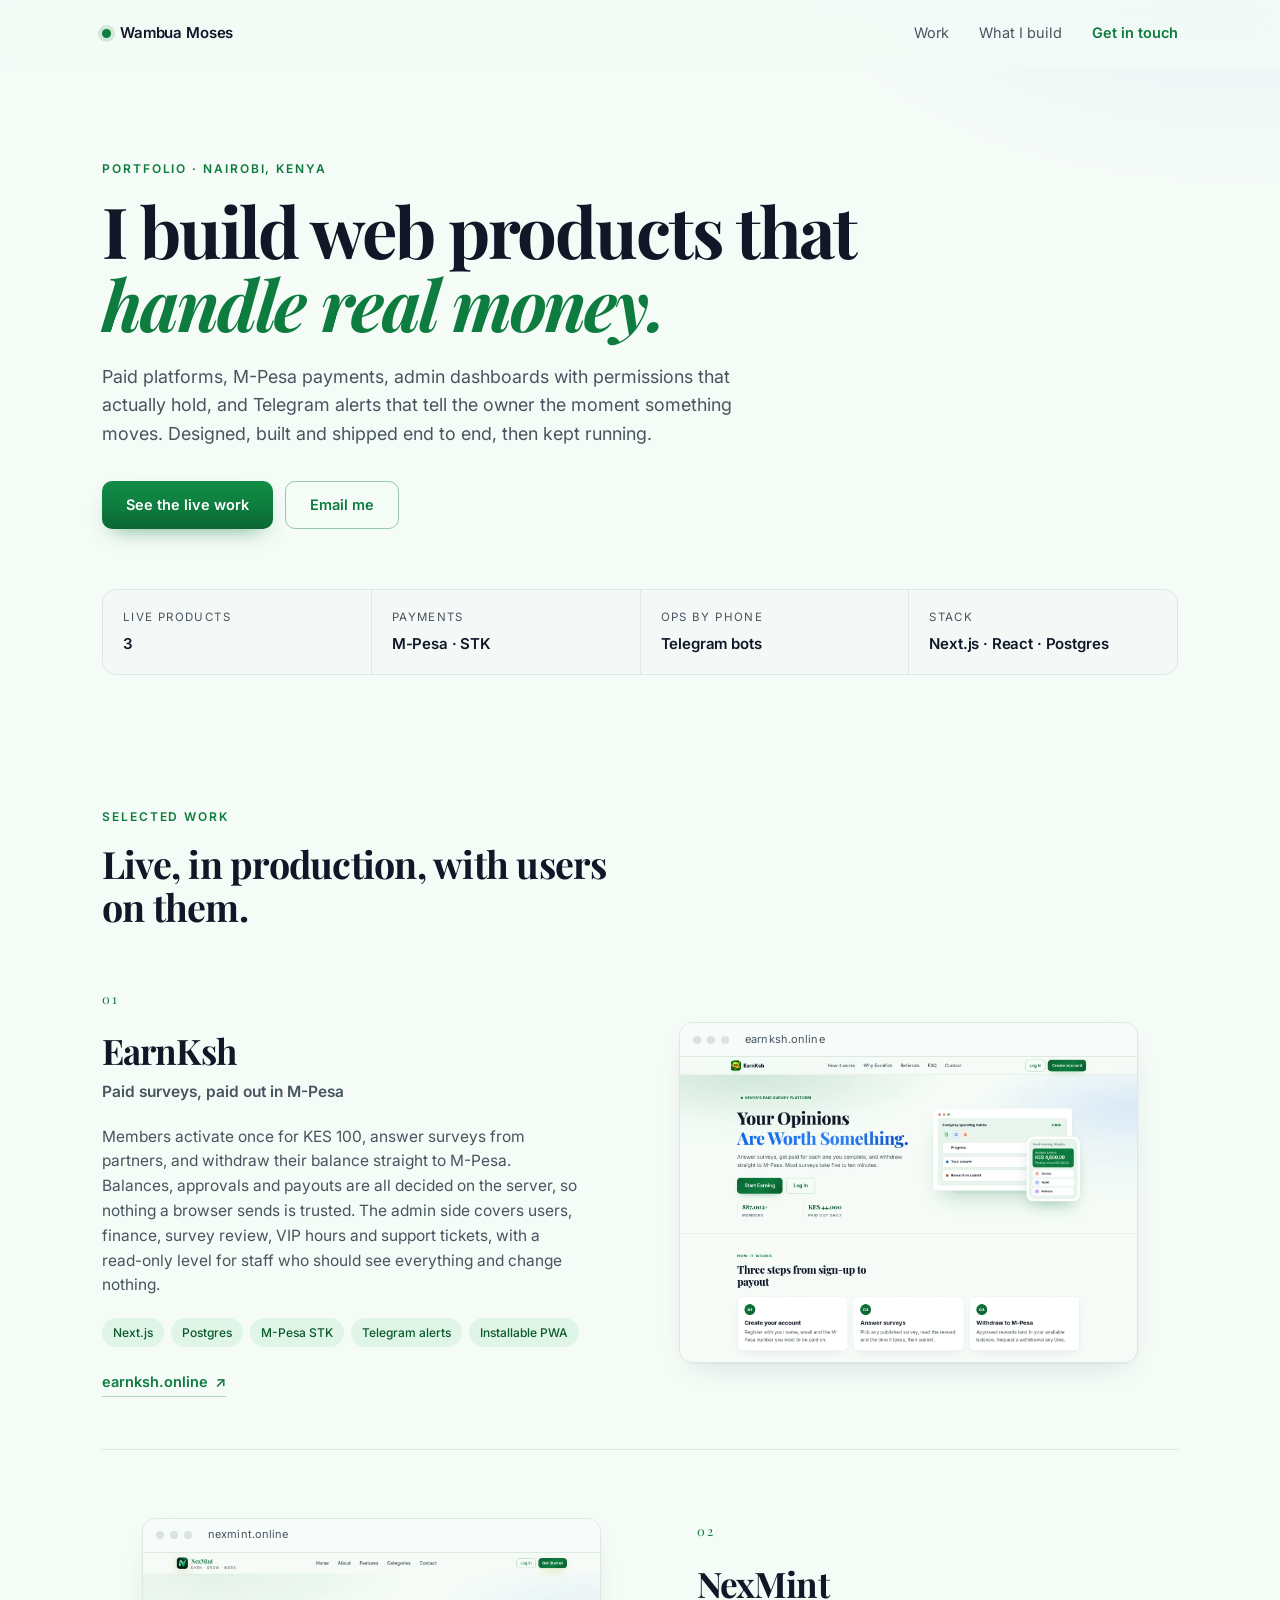
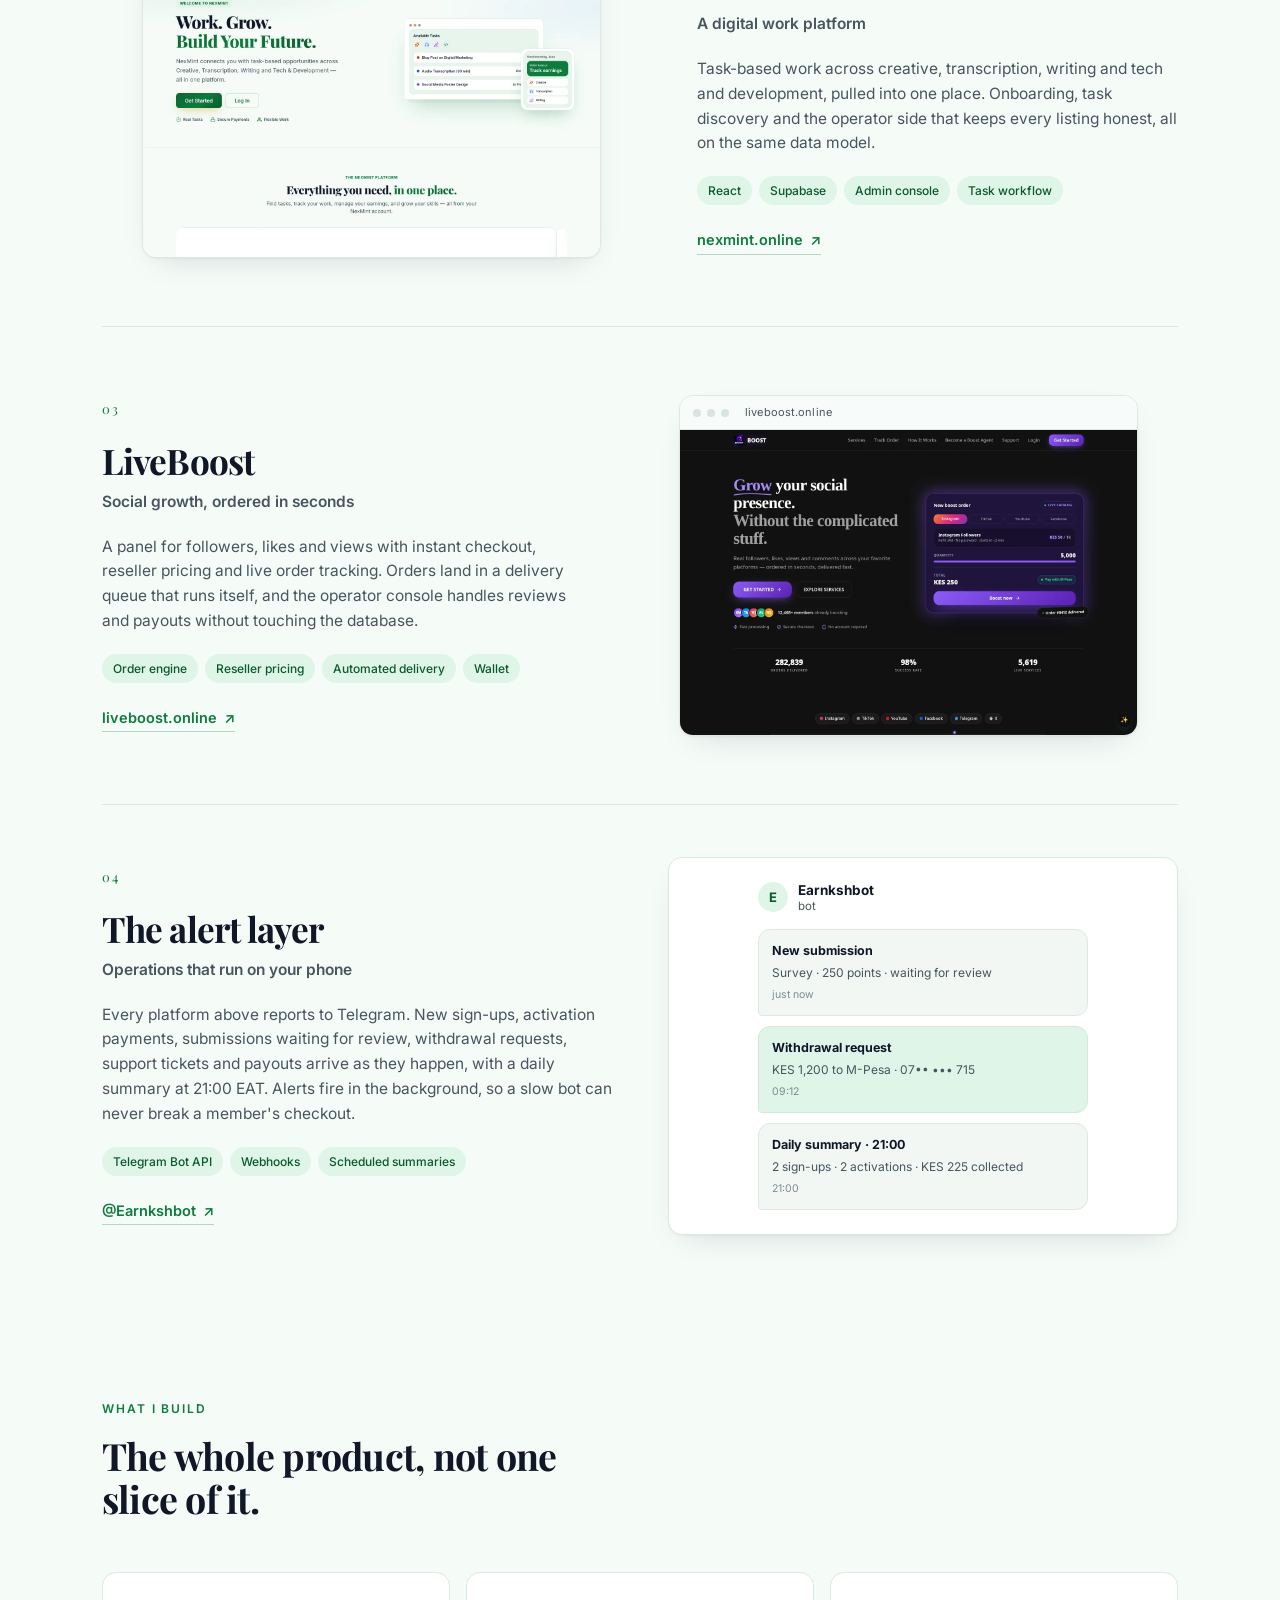
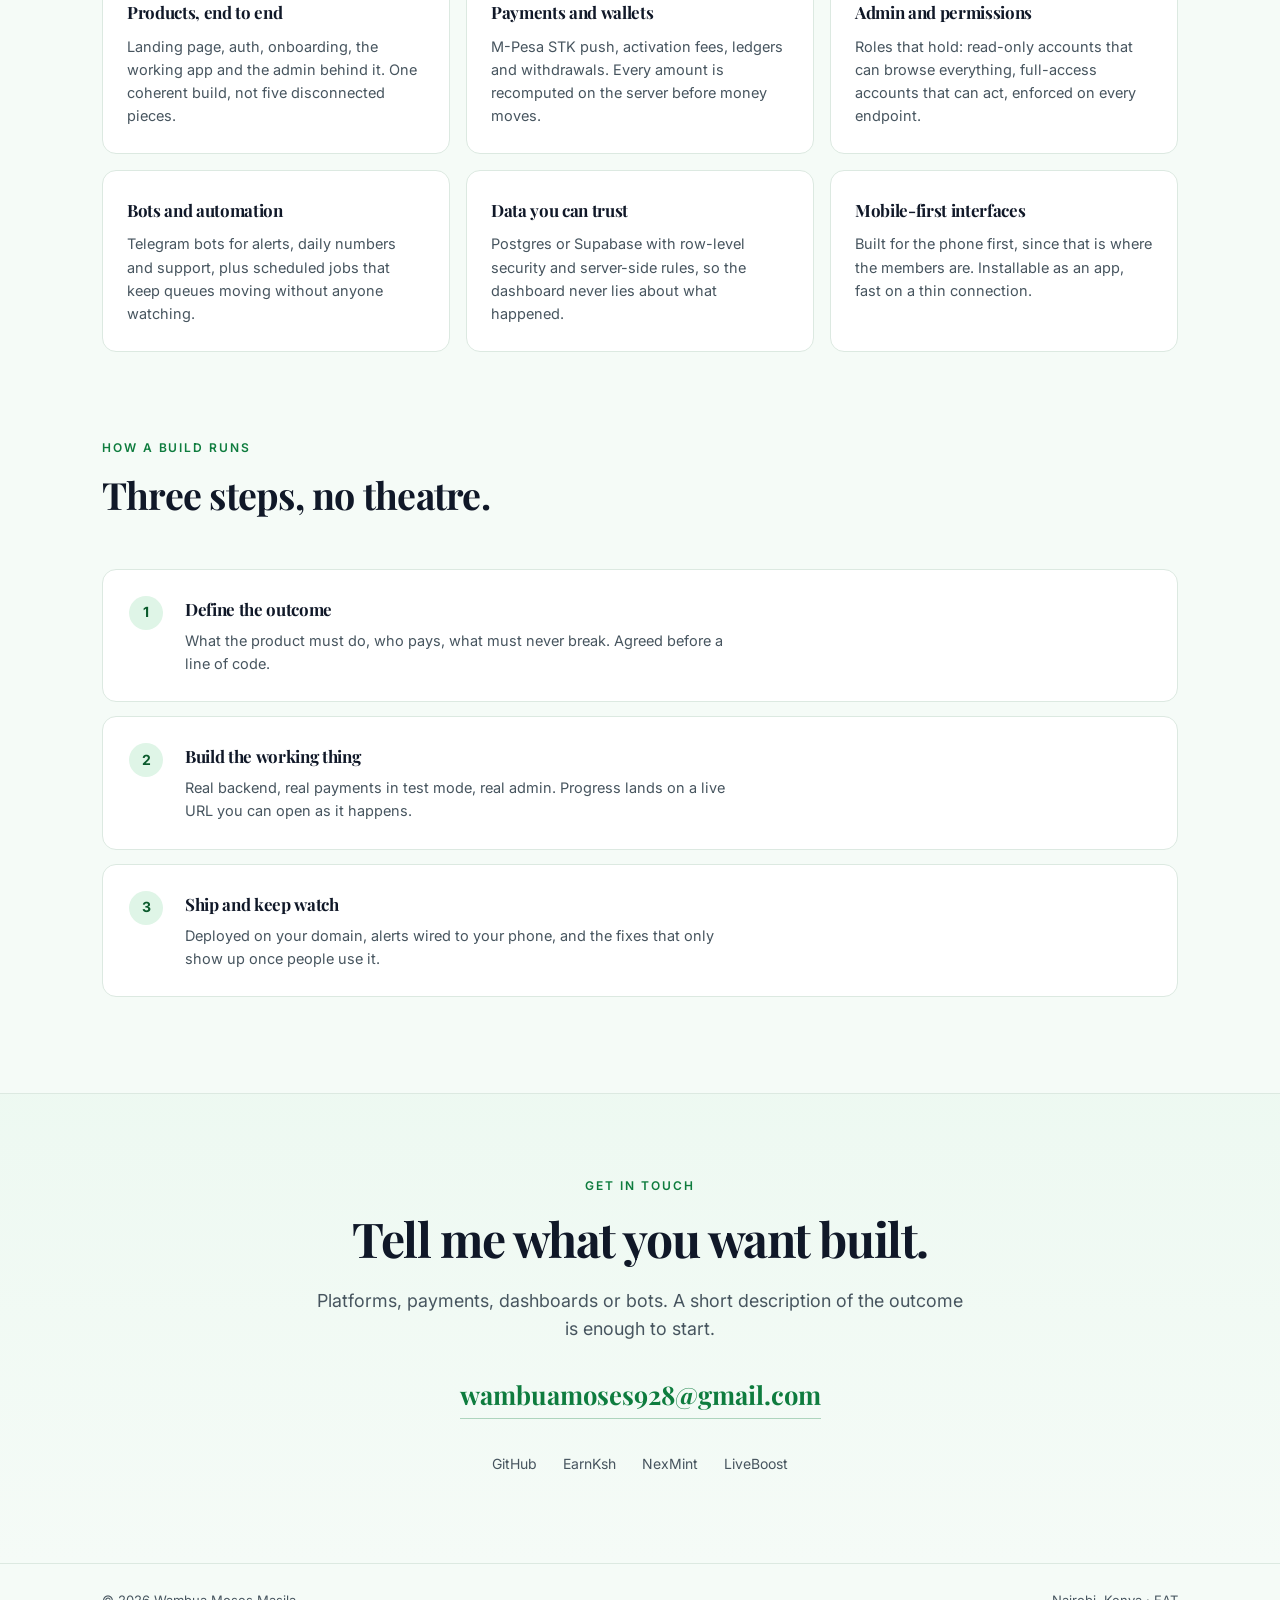
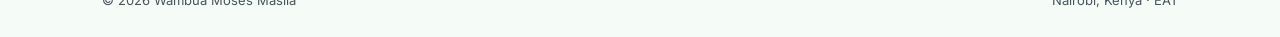
==== index.html @ e35a22cd "Portfolio site: live work, capabilities and contact" ====
<!DOCTYPE html>
<html lang="en">
<head>
<meta charset="utf-8" />
<meta name="viewport" content="width=device-width, initial-scale=1" />
<title>Wambua Moses Masila — Web products, built and shipped</title>
<meta name="description" content="Full-stack builder in Nairobi. I design, build and ship complete web products: paid platforms, M-Pesa payments, admin dashboards with real permissions, and Telegram alerts that report what happens." />
<meta property="og:title" content="Wambua Moses Masila — Web products, built and shipped" />
<meta property="og:description" content="Three live products, built end to end: EarnKsh, NexMint and LiveBoost." />
<meta property="og:type" content="website" />
<meta property="og:image" content="/og.png" />
<meta property="og:image:width" content="1200" />
<meta property="og:image:height" content="630" />
<meta property="og:site_name" content="Wambua Moses Masila" />
<meta name="twitter:card" content="summary_large_image" />
<meta name="twitter:image" content="/og.png" />
<meta name="theme-color" content="#F5FBF7" />
<link rel="icon" href="/favicon.svg" type="image/svg+xml" />
<link rel="preconnect" href="https://fonts.googleapis.com" />
<link rel="preconnect" href="https://fonts.gstatic.com" crossorigin />
<link href="https://fonts.googleapis.com/css2?family=Inter:wght@400;500;600;700&family=Playfair+Display:wght@600;700;800&display=swap" rel="stylesheet" />
<link rel="stylesheet" href="/styles.css" />
</head>
<body>

<header class="site-head">
  <div class="wrap head-inner">
    <a class="mark" href="#top">
      <span class="mark-dot"></span>
      <span>Wambua Moses</span>
    </a>
    <nav class="nav">
      <a href="#work">Work</a>
      <a href="#build">What I build</a>
      <a href="#contact" class="nav-cta">Get in touch</a>
    </nav>
  </div>
</header>

<main id="top">

  <section class="hero wrap">
    <p class="eyebrow reveal">Portfolio · Nairobi, Kenya</p>
    <h1 class="reveal">I build web products that<br /><em>handle real money.</em></h1>
    <p class="lede reveal">
      Paid platforms, M-Pesa payments, admin dashboards with permissions that actually hold,
      and Telegram alerts that tell the owner the moment something moves. Designed, built and
      shipped end to end, then kept running.
    </p>
    <div class="hero-actions reveal">
      <a class="btn btn-primary" href="#work">See the live work</a>
      <a class="btn btn-ghost" href="mailto:wambuamoses928@gmail.com?subject=Project%20enquiry">Email me</a>
    </div>

    <dl class="proof reveal">
      <div><dt>Live products</dt><dd>3</dd></div>
      <div><dt>Payments</dt><dd>M-Pesa · STK</dd></div>
      <div><dt>Ops by phone</dt><dd>Telegram bots</dd></div>
      <div><dt>Stack</dt><dd>Next.js · React · Postgres</dd></div>
    </dl>
  </section>

  <section id="work" class="wrap work">
    <div class="section-head">
      <p class="eyebrow">Selected work</p>
      <h2>Live, in production, with users on them.</h2>
    </div>

    <article class="case">
      <div class="case-body reveal">
        <span class="case-num">01</span>
        <h3>EarnKsh</h3>
        <p class="case-tag">Paid surveys, paid out in M-Pesa</p>
        <p>
          Members activate once for KES 100, answer surveys from partners, and withdraw their
          balance straight to M-Pesa. Balances, approvals and payouts are all decided on the
          server, so nothing a browser sends is trusted. The admin side covers users, finance,
          survey review, VIP hours and support tickets, with a read-only level for staff who
          should see everything and change nothing.
        </p>
        <ul class="tags">
          <li>Next.js</li><li>Postgres</li><li>M-Pesa STK</li><li>Telegram alerts</li><li>Installable PWA</li>
        </ul>
        <a class="case-link" href="https://earnksh.online" target="_blank" rel="noopener">earnksh.online <span>↗</span></a>
      </div>
      <figure class="case-shot reveal">
        <div class="browser">
          <div class="browser-bar"><i></i><i></i><i></i><span>earnksh.online</span></div>
          <img src="/work/earnksh.webp" alt="EarnKsh home page showing the balance card and available surveys" loading="lazy" width="1440" height="960" />
        </div>
      </figure>
    </article>

    <article class="case flip">
      <div class="case-body reveal">
        <span class="case-num">02</span>
        <h3>NexMint</h3>
        <p class="case-tag">A digital work platform</p>
        <p>
          Task-based work across creative, transcription, writing and tech and development,
          pulled into one place. Onboarding, task discovery and the operator side that keeps
          every listing honest, all on the same data model.
        </p>
        <ul class="tags">
          <li>React</li><li>Supabase</li><li>Admin console</li><li>Task workflow</li>
        </ul>
        <a class="case-link" href="https://nexmint.online" target="_blank" rel="noopener">nexmint.online <span>↗</span></a>
      </div>
      <figure class="case-shot reveal">
        <div class="browser">
          <div class="browser-bar"><i></i><i></i><i></i><span>nexmint.online</span></div>
          <img src="/work/nexmint.webp" alt="NexMint landing page" loading="lazy" width="1440" height="960" />
        </div>
      </figure>
    </article>

    <article class="case">
      <div class="case-body reveal">
        <span class="case-num">03</span>
        <h3>LiveBoost</h3>
        <p class="case-tag">Social growth, ordered in seconds</p>
        <p>
          A panel for followers, likes and views with instant checkout, reseller pricing and
          live order tracking. Orders land in a delivery queue that runs itself, and the
          operator console handles reviews and payouts without touching the database.
        </p>
        <ul class="tags">
          <li>Order engine</li><li>Reseller pricing</li><li>Automated delivery</li><li>Wallet</li>
        </ul>
        <a class="case-link" href="https://liveboost.online" target="_blank" rel="noopener">liveboost.online <span>↗</span></a>
      </div>
      <figure class="case-shot reveal">
        <div class="browser">
          <div class="browser-bar"><i></i><i></i><i></i><span>liveboost.online</span></div>
          <img src="/work/liveboost.webp" alt="LiveBoost landing page" loading="lazy" width="1440" height="960" />
        </div>
      </figure>
    </article>

    <article class="case note-case">
      <div class="case-body reveal">
        <span class="case-num">04</span>
        <h3>The alert layer</h3>
        <p class="case-tag">Operations that run on your phone</p>
        <p>
          Every platform above reports to Telegram. New sign-ups, activation payments,
          submissions waiting for review, withdrawal requests, support tickets and payouts
          arrive as they happen, with a daily summary at 21:00 EAT. Alerts fire in the
          background, so a slow bot can never break a member's checkout.
        </p>
        <ul class="tags">
          <li>Telegram Bot API</li><li>Webhooks</li><li>Scheduled summaries</li>
        </ul>
        <a class="case-link" href="https://t.me/Earnkshbot" target="_blank" rel="noopener">@Earnkshbot <span>↗</span></a>
      </div>
      <div class="note-card reveal" aria-hidden="true">
        <div class="tel">
          <div class="tel-head"><span class="tel-avatar">E</span><span><strong>Earnkshbot</strong><em>bot</em></span></div>
          <div class="bubble">
            <strong>New submission</strong>
            <span>Survey · 250 points · waiting for review</span>
            <time>just now</time>
          </div>
          <div class="bubble bubble-alt">
            <strong>Withdrawal request</strong>
            <span>KES 1,200 to M-Pesa · 07•• ••• 715</span>
            <time>09:12</time>
          </div>
          <div class="bubble">
            <strong>Daily summary · 21:00</strong>
            <span>2 sign-ups · 2 activations · KES 225 collected</span>
            <time>21:00</time>
          </div>
        </div>
      </div>
    </article>
  </section>

  <section id="build" class="wrap build">
    <div class="section-head">
      <p class="eyebrow">What I build</p>
      <h2>The whole product, not one slice of it.</h2>
    </div>
    <div class="grid">
      <div class="card reveal">
        <h3>Products, end to end</h3>
        <p>Landing page, auth, onboarding, the working app and the admin behind it. One coherent build, not five disconnected pieces.</p>
      </div>
      <div class="card reveal">
        <h3>Payments and wallets</h3>
        <p>M-Pesa STK push, activation fees, ledgers and withdrawals. Every amount is recomputed on the server before money moves.</p>
      </div>
      <div class="card reveal">
        <h3>Admin and permissions</h3>
        <p>Roles that hold: read-only accounts that can browse everything, full-access accounts that can act, enforced on every endpoint.</p>
      </div>
      <div class="card reveal">
        <h3>Bots and automation</h3>
        <p>Telegram bots for alerts, daily numbers and support, plus scheduled jobs that keep queues moving without anyone watching.</p>
      </div>
      <div class="card reveal">
        <h3>Data you can trust</h3>
        <p>Postgres or Supabase with row-level security and server-side rules, so the dashboard never lies about what happened.</p>
      </div>
      <div class="card reveal">
        <h3>Mobile-first interfaces</h3>
        <p>Built for the phone first, since that is where the members are. Installable as an app, fast on a thin connection.</p>
      </div>
    </div>
  </section>

  <section class="wrap process">
    <div class="section-head">
      <p class="eyebrow">How a build runs</p>
      <h2>Three steps, no theatre.</h2>
    </div>
    <ol class="steps">
      <li class="reveal"><span>1</span><div><h3>Define the outcome</h3><p>What the product must do, who pays, what must never break. Agreed before a line of code.</p></div></li>
      <li class="reveal"><span>2</span><div><h3>Build the working thing</h3><p>Real backend, real payments in test mode, real admin. Progress lands on a live URL you can open as it happens.</p></div></li>
      <li class="reveal"><span>3</span><div><h3>Ship and keep watch</h3><p>Deployed on your domain, alerts wired to your phone, and the fixes that only show up once people use it.</p></div></li>
    </ol>
  </section>

  <section id="contact" class="contact">
    <div class="wrap contact-inner">
      <p class="eyebrow reveal">Get in touch</p>
      <h2 class="reveal">Tell me what you want built.</h2>
      <p class="lede reveal">Platforms, payments, dashboards or bots. A short description of the outcome is enough to start.</p>
      <a class="mail reveal" href="mailto:wambuamoses928@gmail.com">wambuamoses928@gmail.com</a>
      <div class="contact-links reveal">
        <a href="https://github.com/wambuamoses928-dev" target="_blank" rel="noopener">GitHub</a>
        <a href="https://earnksh.online" target="_blank" rel="noopener">EarnKsh</a>
        <a href="https://nexmint.online" target="_blank" rel="noopener">NexMint</a>
        <a href="https://liveboost.online" target="_blank" rel="noopener">LiveBoost</a>
      </div>
    </div>
  </section>
</main>

<footer class="site-foot">
  <div class="wrap foot-inner">
    <span>© 2026 Wambua Moses Masila</span>
    <span>Nairobi, Kenya · EAT</span>
  </div>
</footer>

<script src="/app.js" defer></script>
</body>
</html>
---- styles.css ----
:root{
  --bg:#F5FBF7;
  --card:#FFFFFF;
  --ink:#101828;
  --muted:#47555F;
  --border:#DCE9E1;
  --green:#0E7C3E;
  --green-bright:#0B6633;
  --green-deep:#0A5A2C;
  --green-soft:#DFF5E7;
  --accent:#E3F3E9;
  --radius:14px;
  --shadow:0 1px 2px rgba(16,24,40,.04), 0 12px 32px -16px rgba(16,24,40,.18);
  --serif:"Playfair Display", Georgia, serif;
  --sans:"Inter", -apple-system, BlinkMacSystemFont, "Segoe UI", sans-serif;
}

*{box-sizing:border-box}
html{scroll-behavior:smooth; -webkit-text-size-adjust:100%}
body{
  margin:0;
  font-family:var(--sans);
  color:var(--ink);
  background:var(--bg);
  background-image:
    radial-gradient(900px 520px at 8% -8%, rgba(14,124,62,.08), transparent 65%),
    radial-gradient(760px 460px at 96% -2%, rgba(11,99,245,.06), transparent 62%);
  background-repeat:no-repeat;
  line-height:1.6;
  -webkit-font-smoothing:antialiased;
}

.wrap{width:100%; max-width:1120px; margin:0 auto; padding:0 22px}
img{max-width:100%; display:block}
a{color:inherit}

/* ---------- header ---------- */
.site-head{
  position:sticky; top:0; z-index:40;
  background:rgba(245,251,247,.82);
  backdrop-filter:saturate(160%) blur(10px);
  border-bottom:1px solid transparent;
  transition:border-color .25s ease, box-shadow .25s ease;
}
.site-head.scrolled{border-bottom-color:var(--border); box-shadow:0 1px 0 rgba(16,24,40,.02)}
.head-inner{display:flex; align-items:center; justify-content:space-between; height:66px}
.mark{display:inline-flex; align-items:center; gap:9px; text-decoration:none; font-weight:600; letter-spacing:-.01em; font-size:15px}
.mark-dot{width:9px; height:9px; border-radius:50%; background:var(--green); box-shadow:0 0 0 4px rgba(14,124,62,.14)}
.nav{display:flex; align-items:center; gap:30px}
.nav a{text-decoration:none; font-size:14.5px; color:var(--muted); transition:color .2s ease}
.nav a:hover{color:var(--ink)}
.nav-cta{color:var(--green)!important; font-weight:600}

/* ---------- type ---------- */
.eyebrow{
  margin:0 0 16px; font-size:12px; font-weight:600; letter-spacing:.16em;
  text-transform:uppercase; color:var(--green);
}
h1,h2,h3{font-family:var(--serif); font-weight:700; letter-spacing:-.02em; margin:0}
h1{font-size:clamp(2.5rem,6vw,4.4rem); line-height:1.04; letter-spacing:-.03em}
h1 em{font-style:italic; color:var(--green)}
h2{font-size:clamp(1.6rem,3.2vw,2.35rem); line-height:1.15}
h3{font-size:1.18rem}
.lede{font-size:clamp(1rem,1.6vw,1.12rem); color:var(--muted); max-width:60ch; margin:22px 0 0}

/* ---------- hero ---------- */
.hero{padding:92px 22px 76px}
.hero h1{margin-top:2px}
.btn{
  display:inline-flex; align-items:center; justify-content:center;
  height:48px; padding:0 24px; border-radius:10px;
  font-size:14.5px; font-weight:600; text-decoration:none;
  transition:transform .18s ease, box-shadow .18s ease, background .18s ease;
}
.btn-primary{
  color:#fff;
  background:linear-gradient(180deg, #128D47 0%, var(--green) 55%, var(--green-depth, #0B6633) 100%);
  box-shadow:0 10px 22px -12px rgba(14,124,62,.7);
}
.btn-primary:hover{transform:translateY(-1px); box-shadow:0 16px 28px -14px rgba(14,124,62,.75)}
.btn-ghost{color:var(--green); border:1px solid rgba(14,124,62,.4); background:transparent}
.btn-ghost:hover{background:rgba(14,124,62,.06)}
.hero-actions{display:flex; flex-wrap:wrap; gap:12px; margin-top:32px}

.proof{
  display:grid; grid-template-columns:repeat(4, minmax(0,1fr));
  gap:1px; margin:60px 0 0; padding:0;
  background:var(--border); border:1px solid var(--border); border-radius:var(--radius);
  overflow:hidden;
}
.proof div{background:rgba(255,255,255,.7); padding:18px 20px}
.proof dt{margin:0; font-size:11.5px; letter-spacing:.12em; text-transform:uppercase; color:var(--muted)}
.proof dd{margin:6px 0 0; font-weight:600; font-size:15px; letter-spacing:-.01em}

/* ---------- sections ---------- */
.section-head{max-width:52ch; margin-bottom:52px}
.section-head h2{margin-top:2px}
.work{padding:56px 22px 30px}
.build{padding:82px 22px 10px}
.process{padding:76px 22px 26px}

/* ---------- cases ---------- */
.case{
  display:grid; grid-template-columns:1fr 1.12fr; gap:56px; align-items:center;
  padding:52px 0; border-top:1px solid var(--border);
}
.case:first-of-type{border-top:none; padding-top:8px}
.case.flip{grid-template-columns:1.12fr 1fr}
.case.flip .case-body{order:2}
.case.flip .case-shot{order:1}
.case-num{
  display:block; font-family:var(--serif); font-size:13px; letter-spacing:.16em;
  color:var(--green); margin-bottom:14px;
}
.case h3{font-size:clamp(1.7rem,3vw,2.2rem); letter-spacing:-.025em}
.case-tag{margin:6px 0 18px; font-size:14px; font-weight:600; color:var(--green)}
.case p{color:var(--muted); margin:0 0 20px; font-size:15.5px}
.tags{list-style:none; display:flex; flex-wrap:wrap; gap:7px; margin:0 0 22px; padding:0}
.tags li{
  font-size:12px; font-weight:500; color:var(--green-deep);
  background:var(--green-soft); border-radius:999px; padding:5px 11px;
}
.case-link{
  display:inline-flex; align-items:center; gap:7px; text-decoration:none;
  font-size:14.5px; font-weight:600; color:var(--green);
  border-bottom:1px solid rgba(14,124,62,.28); padding-bottom:2px;
}
.case-link span{transition:transform .2s ease}
.case-link:hover span{transform:translate(2px,-2px)}

/* browser mock */
.browser{
  background:var(--card); border:1px solid var(--border); border-radius:var(--radius);
  overflow:hidden; box-shadow:var(--shadow);
}
.browser-bar{
  display:flex; align-items:center; gap:6px; height:34px; padding:0 13px;
  background:#F7FBF9; border-bottom:1px solid var(--border);
}
.browser-bar i{width:8px; height:8px; border-radius:50%; background:#D8E5DD}
.browser-bar span{
  margin-left:10px; font-size:11px; color:var(--muted); letter-spacing:.01em;
  overflow:hidden; white-space:nowrap; text-overflow:ellipsis;
}
.browser img{width:100%; height:auto; aspect-ratio:3/2; object-fit:cover; object-position:top center}

/* note case (telegram) */
.note-case{grid-template-columns:1fr 1fr; align-items:center}
.note-card{
  border-radius:var(--radius); border:1px solid var(--border); background:var(--card);
  box-shadow:var(--shadow); padding:24px;
}
.tel{display:grid; gap:10px; max-width:330px; margin:0 auto}
.tel-head{display:flex; align-items:center; gap:10px; margin-bottom:6px}
.tel-head>span:last-child{display:grid; line-height:1.25}
.tel-head strong{font-size:13.5px}
.tel-head em{font-style:normal; font-size:11.5px; color:var(--muted)}
.tel-avatar{
  width:30px; height:30px; border-radius:50%; display:grid; place-items:center;
  background:var(--green-soft); color:var(--green-deep); font-weight:700; font-size:13px;
}
.bubble{
  background:#F2F7F4; border:1px solid var(--border); border-radius:12px;
  border-bottom-left-radius:4px; padding:11px 13px; display:grid; gap:2px;
}
.bubble-alt{background:var(--green-soft); border-color:#CFEBD9}
.bubble strong{font-size:12.5px}
.bubble span{font-size:12px; color:var(--muted)}
.bubble time{font-size:10.5px; color:#7C8B94; margin-top:3px}

/* ---------- cards grid ---------- */
.grid{display:grid; grid-template-columns:repeat(3,minmax(0,1fr)); gap:16px}
.card{
  background:var(--card); border:1px solid var(--border); border-radius:var(--radius);
  padding:26px 24px; transition:transform .2s ease, box-shadow .2s ease;
}
.card:hover{transform:translateY(-2px); box-shadow:var(--shadow)}
.card h3{font-size:1.06rem; margin-bottom:8px}
.card p{margin:0; font-size:14.5px; color:var(--muted)}

/* ---------- steps ---------- */
.steps{list-style:none; margin:0; padding:0; display:grid; gap:14px}
.steps li{
  display:grid; grid-template-columns:auto 1fr; gap:22px; align-items:start;
  background:var(--card); border:1px solid var(--border); border-radius:var(--radius);
  padding:26px 26px;
}
.steps span{
  width:34px; height:34px; border-radius:50%; display:grid; place-items:center;
  background:var(--green-soft); color:var(--green-deep); font-weight:700; font-size:14px;
}
.steps h3{font-size:1.06rem; margin-bottom:6px}
.steps p{margin:0; color:var(--muted); font-size:14.5px; max-width:62ch}

/* ---------- contact ---------- */
.contact{margin-top:70px; border-top:1px solid var(--border); background:linear-gradient(180deg, rgba(223,245,231,.35), rgba(245,251,247,0))}
.contact-inner{padding:82px 22px 86px; text-align:center}
.contact .lede{margin:20px auto 0; text-align:center}
.contact h2{font-size:clamp(1.9rem,4.4vw,3rem); letter-spacing:-.03em}
.mail{
  display:inline-block; margin-top:30px; font-family:var(--serif); font-weight:700;
  font-size:clamp(1.1rem,2.6vw,1.6rem); color:var(--green); text-decoration:none;
  border-bottom:1px solid rgba(14,124,62,.3); padding-bottom:3px; word-break:break-word;
}
.mail:hover{color:var(--green-deep); border-bottom-color:var(--green-deep)}
.contact-links{display:flex; flex-wrap:wrap; justify-content:center; gap:26px; margin-top:34px}
.contact-links a{
  font-size:14px; color:var(--muted); text-decoration:none;
  border-bottom:1px solid transparent; padding-bottom:1px;
}
.contact-links a:hover{color:var(--green); border-bottom-color:rgba(14,124,62,.35)}

/* ---------- footer ---------- */
.site-foot{border-top:1px solid var(--border)}
.foot-inner{display:flex; justify-content:space-between; gap:16px; padding:26px 22px; font-size:13px; color:var(--muted)}

/* ---------- reveal ---------- */
.reveal{opacity:0; transform:translateY(14px); transition:opacity .6s ease, transform .6s ease}
.reveal.in{opacity:1; transform:none}

/* ---------- responsive ---------- */
@media (max-width:900px){
  .case, .case.flip, .note-case{grid-template-columns:1fr; gap:30px}
  .case.flip .case-body{order:0}
  .case.flip .case-shot{order:0}
  .grid{grid-template-columns:repeat(2,minmax(0,1fr))}
  .proof{grid-template-columns:repeat(2,minmax(0,1fr))}
}
@media (max-width:620px){
  .hero{padding:64px 22px 52px}
  .head-inner{height:60px}
  .nav{gap:18px}
  .nav a:not(.nav-cta){display:none}
  .grid{grid-template-columns:1fr}
  .case{padding:40px 0; gap:26px}
  .case-body p{font-size:15px}
  .steps li{padding:22px 20px; gap:16px}
  .contact-inner{padding:64px 22px 68px}
  .foot-inner{flex-direction:column; gap:6px; align-items:flex-start}
  .proof div{padding:15px 16px}
  .proof dd{font-size:14px}
}

@media (prefers-reduced-motion:reduce){
  html{scroll-behavior:auto}
  .reveal{opacity:1; transform:none; transition:none}
  .btn:hover, .card:hover{transform:none}
}
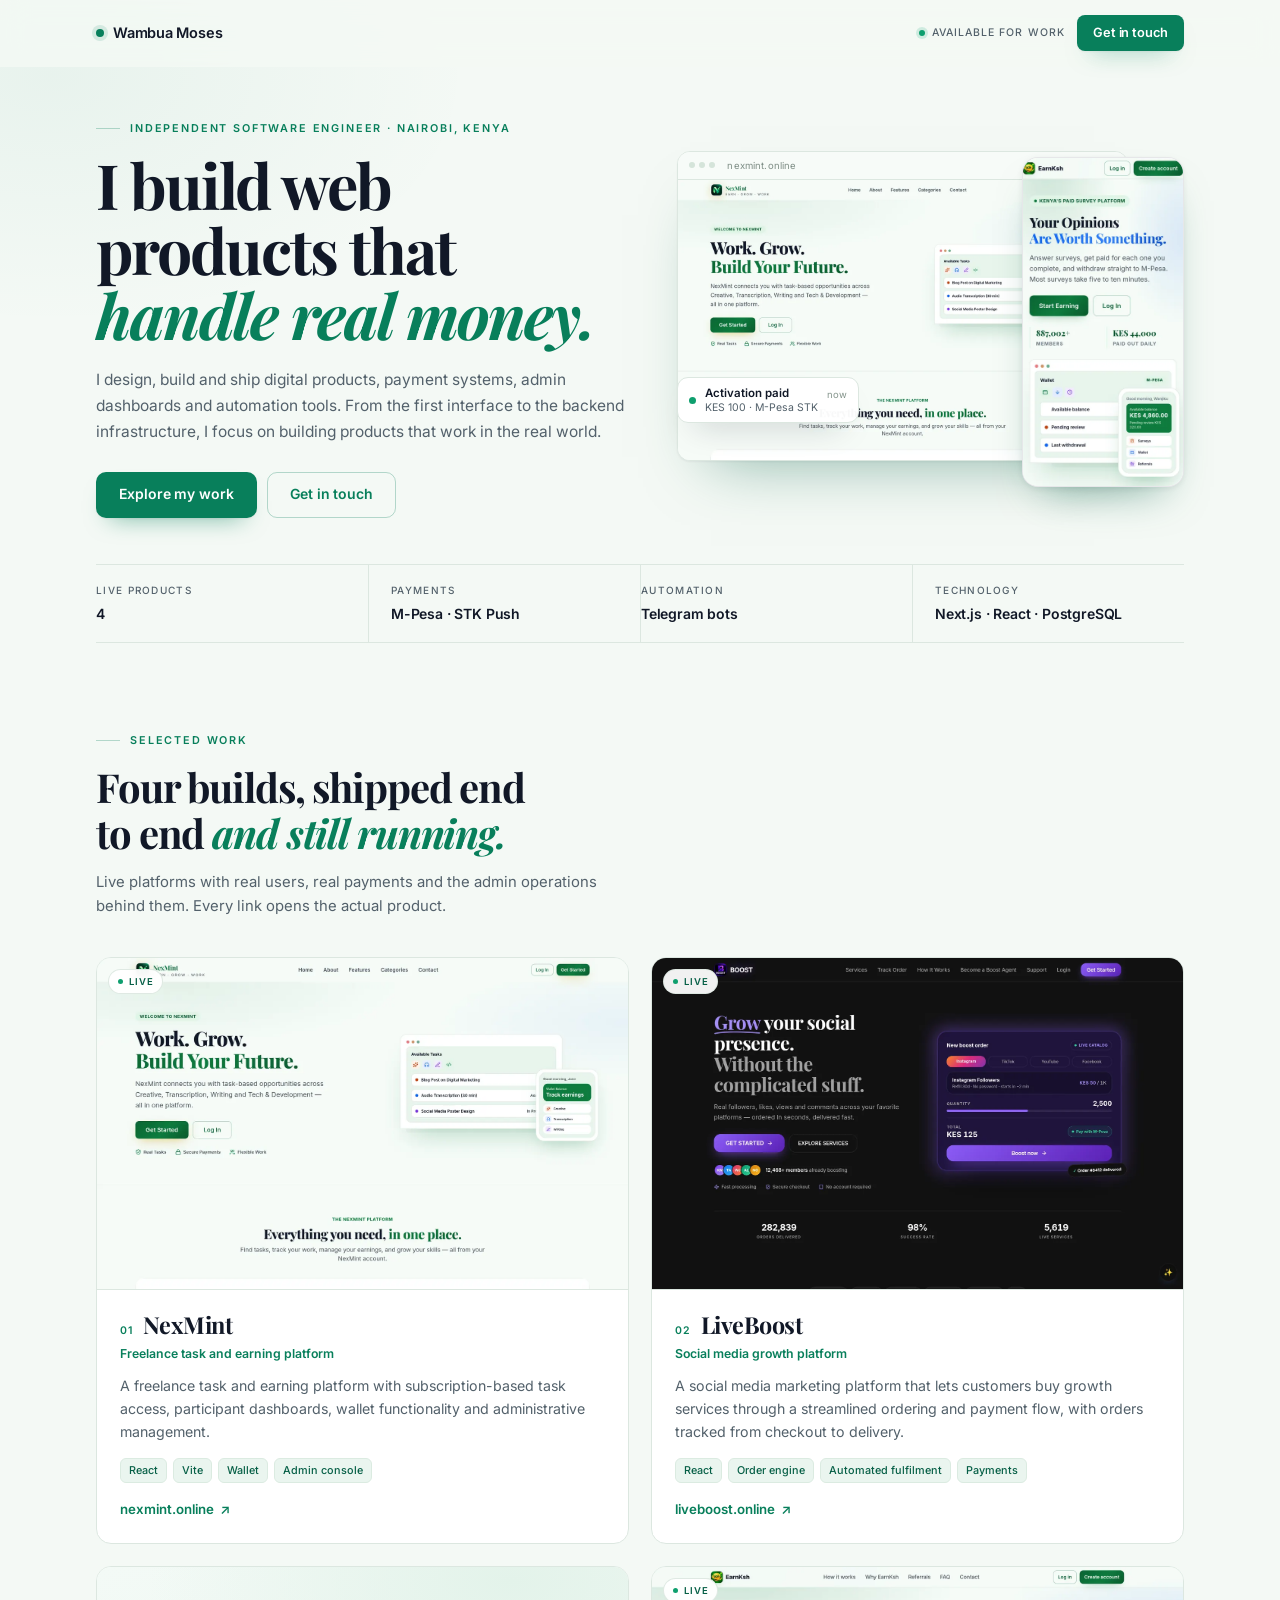
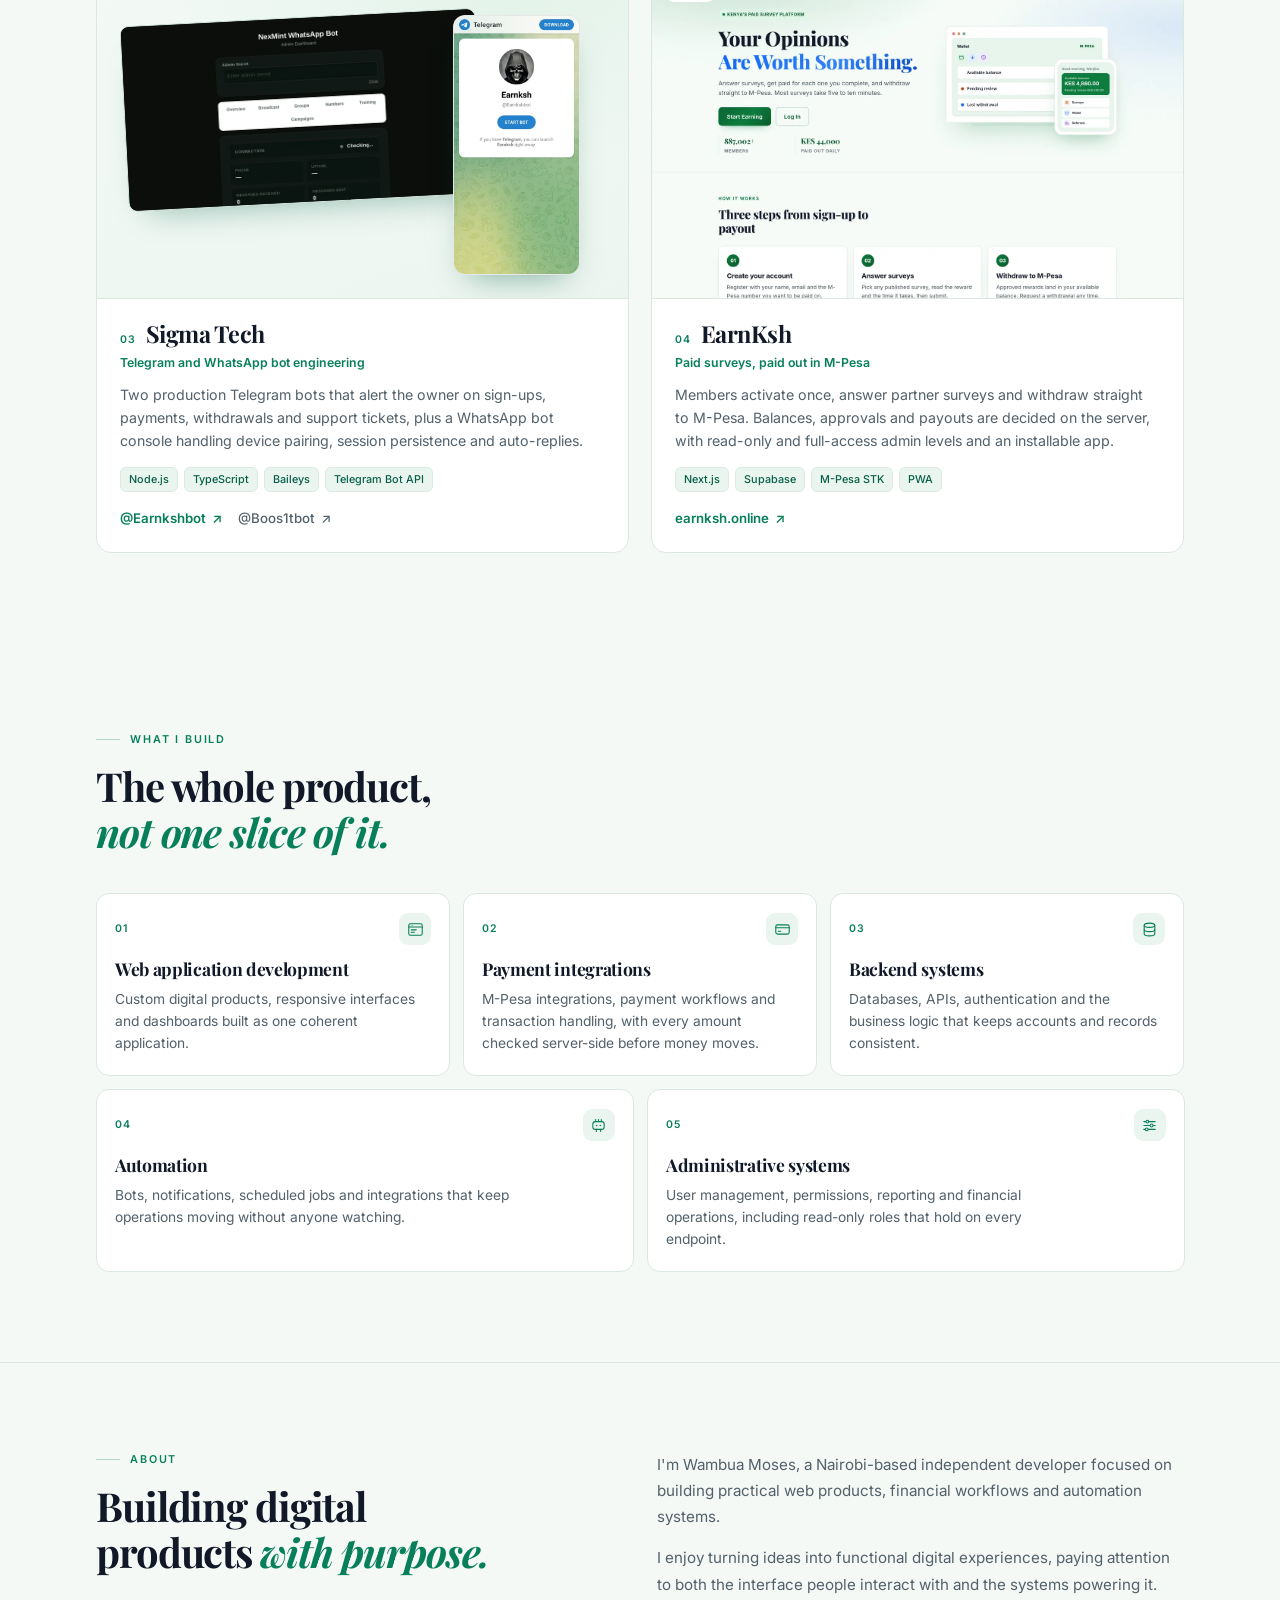
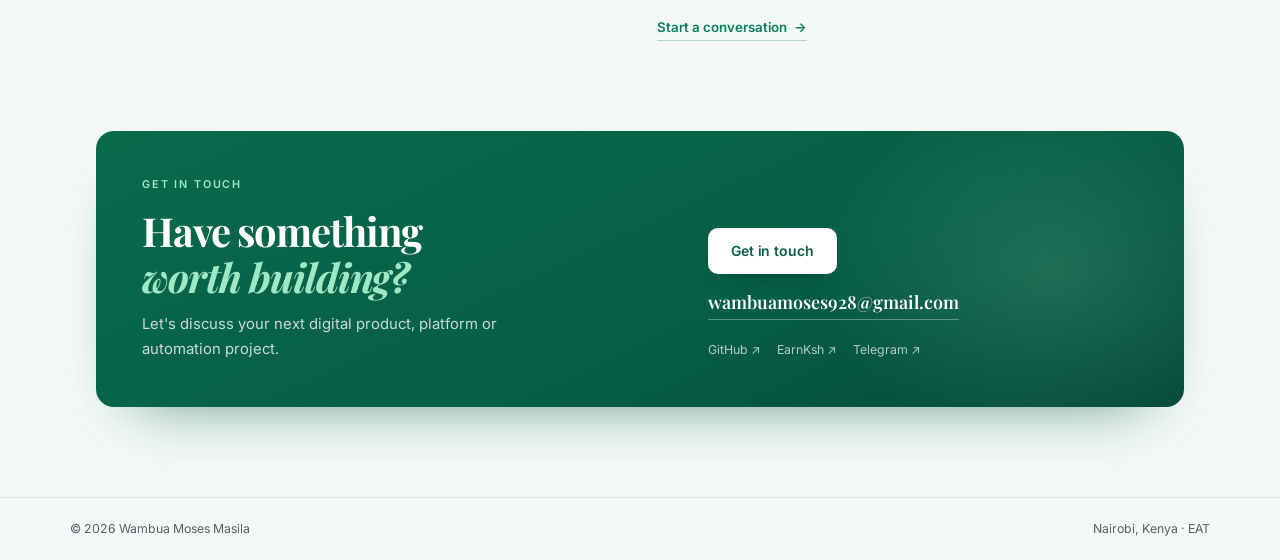
==== commit 56667f9d: "Premium emerald editorial redesign: layered hero, credibility strip, project cards, capabilities and" ====
--- a/index.html
+++ b/index.html
@@ -3,235 +3,303 @@
 <head>
 <meta charset="utf-8" />
 <meta name="viewport" content="width=device-width, initial-scale=1" />
-<title>Wambua Moses Masila — Web products, built and shipped</title>
-<meta name="description" content="Full-stack builder in Nairobi. I design, build and ship complete web products: paid platforms, M-Pesa payments, admin dashboards with real permissions, and Telegram alerts that report what happens." />
-<meta property="og:title" content="Wambua Moses Masila — Web products, built and shipped" />
-<meta property="og:description" content="Three live products, built end to end: EarnKsh, NexMint and LiveBoost." />
+<title>Wambua Moses — Independent software engineer, Nairobi</title>
+<meta name="description" content="Independent software engineer in Nairobi building web products that handle real money: payment platforms, admin dashboards with real permissions, and automation that reports what happened." />
+<meta property="og:title" content="Wambua Moses — I build web products that handle real money" />
+<meta property="og:description" content="Freelance and earning platforms, M-Pesa payments, admin systems and Telegram automation. Four live products, built end to end." />
 <meta property="og:type" content="website" />
-<meta property="og:image" content="/og.png" />
+<meta property="og:url" content="https://moses.nexmint.online/" />
+<link rel="canonical" href="https://moses.nexmint.online/" />
+<meta property="og:image" content="https://moses.nexmint.online/og.png" />
 <meta property="og:image:width" content="1200" />
 <meta property="og:image:height" content="630" />
 <meta property="og:site_name" content="Wambua Moses Masila" />
 <meta name="twitter:card" content="summary_large_image" />
-<meta name="twitter:image" content="/og.png" />
-<meta name="theme-color" content="#F5FBF7" />
+<meta name="twitter:image" content="https://moses.nexmint.online/og.png" />
+<meta name="theme-color" content="#F4F9F5" />
+<link rel="icon" href="/favicon.ico" sizes="any" />
+<link rel="apple-touch-icon" href="/apple-touch-icon.png" />
 <link rel="icon" href="/favicon.svg" type="image/svg+xml" />
+<script>document.documentElement.classList.add('js');</script>
 <link rel="preconnect" href="https://fonts.googleapis.com" />
 <link rel="preconnect" href="https://fonts.gstatic.com" crossorigin />
-<link href="https://fonts.googleapis.com/css2?family=Inter:wght@400;500;600;700&family=Playfair+Display:wght@600;700;800&display=swap" rel="stylesheet" />
+<link href="https://fonts.googleapis.com/css2?family=Inter:wght@400;500;600&family=Playfair+Display:ital,wght@0,500;0,600;0,700;0,800;1,500;1,600&display=swap" rel="stylesheet" />
 <link rel="stylesheet" href="/styles.css" />
 </head>
 <body>
 
-<header class="site-head">
+<a class="skip" href="#work">Skip to selected work</a>
+
+<header class="site-head" id="siteHead">
   <div class="wrap head-inner">
-    <a class="mark" href="#top">
-      <span class="mark-dot"></span>
-      <span>Wambua Moses</span>
+    <a class="brand" href="#top">
+      <span class="brand-dot" aria-hidden="true"></span>
+      <span class="brand-name">Wambua Moses</span>
     </a>
-    <nav class="nav">
-      <a href="#work">Work</a>
-      <a href="#build">What I build</a>
-      <a href="#contact" class="nav-cta">Get in touch</a>
-    </nav>
+    <div class="head-right">
+      <span class="avail" aria-label="Available for new work">
+        <span class="avail-dot" aria-hidden="true"></span>
+        <span class="avail-text">Available for work</span>
+      </span>
+      <a class="btn btn-solid btn-sm" href="mailto:wambuamoses928@gmail.com?subject=Project%20enquiry">Get in touch</a>
+    </div>
   </div>
 </header>
 
 <main id="top">
 
-  <section class="hero wrap">
-    <p class="eyebrow reveal">Portfolio · Nairobi, Kenya</p>
-    <h1 class="reveal">I build web products that<br /><em>handle real money.</em></h1>
-    <p class="lede reveal">
-      Paid platforms, M-Pesa payments, admin dashboards with permissions that actually hold,
-      and Telegram alerts that tell the owner the moment something moves. Designed, built and
-      shipped end to end, then kept running.
-    </p>
-    <div class="hero-actions reveal">
-      <a class="btn btn-primary" href="#work">See the live work</a>
-      <a class="btn btn-ghost" href="mailto:wambuamoses928@gmail.com?subject=Project%20enquiry">Email me</a>
-    </div>
-
-    <dl class="proof reveal">
-      <div><dt>Live products</dt><dd>3</dd></div>
-      <div><dt>Payments</dt><dd>M-Pesa · STK</dd></div>
-      <div><dt>Ops by phone</dt><dd>Telegram bots</dd></div>
-      <div><dt>Stack</dt><dd>Next.js · React · Postgres</dd></div>
+  <!-- ============ HERO ============ -->
+  <section class="hero">
+    <div class="wrap hero-grid">
+      <div class="hero-copy">
+        <p class="eyebrow"><span class="eyebrow-rule" aria-hidden="true"></span>Independent software engineer · Nairobi, Kenya</p>
+        <h1>I build web products that <em>handle real money.</em></h1>
+        <p class="lede">I design, build and ship digital products, payment systems, admin dashboards and automation tools. From the first interface to the backend infrastructure, I focus on building products that work in the real world.</p>
+        <div class="actions">
+          <a class="btn btn-solid" href="#work">Explore my work</a>
+          <a class="btn btn-outline" href="mailto:wambuamoses928@gmail.com?subject=Project%20enquiry">Get in touch</a>
+        </div>
+      </div>
+
+      <div class="hero-visual">
+        <div class="stage">
+          <figure class="stage-main">
+            <div class="chrome" aria-hidden="true">
+              <span class="dots"><i></i><i></i><i></i></span>
+              <span class="url">nexmint.online</span>
+            </div>
+            <img src="/work/hero-nexmint.webp" width="1280" height="800" alt="NexMint task platform open in a browser, showing its dashboard" fetchpriority="high" decoding="async" />
+          </figure>
+
+          <figure class="stage-phone">
+            <img src="/work/hero-earnksh.webp" width="390" height="800" alt="EarnKsh member dashboard on a phone, showing wallet balance and available surveys" decoding="async" />
+          </figure>
+
+          <div class="stage-alert" aria-hidden="true">
+            <span class="pip"></span>
+            <div class="stage-alert-body">
+              <strong>Activation paid</strong>
+              <span>KES 100 · M-Pesa STK</span>
+            </div>
+            <time>now</time>
+          </div>
+        </div>
+      </div>
+    </div>
+  </section>
+
+  <!-- ============ CREDIBILITY STRIP ============ -->
+  <section class="wrap strip-wrap" aria-label="At a glance">
+    <dl class="strip">
+      <div><dt>Live products</dt><dd>4</dd></div>
+      <div><dt>Payments</dt><dd>M-Pesa · STK Push</dd></div>
+      <div><dt>Automation</dt><dd>Telegram bots</dd></div>
+      <div><dt>Technology</dt><dd>Next.js · React · PostgreSQL</dd></div>
     </dl>
   </section>
 
-  <section id="work" class="wrap work">
-    <div class="section-head">
-      <p class="eyebrow">Selected work</p>
-      <h2>Live, in production, with users on them.</h2>
-    </div>
-
-    <article class="case">
-      <div class="case-body reveal">
-        <span class="case-num">01</span>
-        <h3>EarnKsh</h3>
-        <p class="case-tag">Paid surveys, paid out in M-Pesa</p>
-        <p>
-          Members activate once for KES 100, answer surveys from partners, and withdraw their
-          balance straight to M-Pesa. Balances, approvals and payouts are all decided on the
-          server, so nothing a browser sends is trusted. The admin side covers users, finance,
-          survey review, VIP hours and support tickets, with a read-only level for staff who
-          should see everything and change nothing.
-        </p>
-        <ul class="tags">
-          <li>Next.js</li><li>Postgres</li><li>M-Pesa STK</li><li>Telegram alerts</li><li>Installable PWA</li>
-        </ul>
-        <a class="case-link" href="https://earnksh.online" target="_blank" rel="noopener">earnksh.online <span>↗</span></a>
-      </div>
-      <figure class="case-shot reveal">
-        <div class="browser">
-          <div class="browser-bar"><i></i><i></i><i></i><span>earnksh.online</span></div>
-          <img src="/work/earnksh.webp" alt="EarnKsh home page showing the balance card and available surveys" loading="lazy" width="1440" height="960" />
+  <!-- ============ FEATURED WORK ============ -->
+  <section id="work" class="section work">
+    <div class="wrap">
+      <header class="sec-head">
+        <p class="eyebrow"><span class="eyebrow-rule" aria-hidden="true"></span>Selected work</p>
+        <h2>Four builds, shipped end to end <em>and still running.</em></h2>
+        <p class="sec-sub">Live platforms with real users, real payments and the admin operations behind them. Every link opens the actual product.</p>
+      </header>
+
+      <div class="projects">
+
+        <!-- 01 NexMint -->
+        <article class="project">
+          <div class="project-media">
+            <img src="/work/nexmint.webp" width="1400" height="875" alt="NexMint homepage with its task marketplace hero and category navigation" loading="lazy" decoding="async" />
+            <span class="live-tag"><i aria-hidden="true"></i>Live</span>
+          </div>
+          <div class="project-body">
+            <div class="project-top">
+              <span class="project-num">01</span>
+              <h3>NexMint</h3>
+            </div>
+            <p class="project-tag">Freelance task and earning platform</p>
+            <p class="project-desc">A freelance task and earning platform with subscription-based task access, participant dashboards, wallet functionality and administrative management.</p>
+            <ul class="tags">
+              <li>React</li><li>Vite</li><li>Wallet</li><li>Admin console</li>
+            </ul>
+            <a class="project-link" href="https://nexmint.online" target="_blank" rel="noopener">nexmint.online <span aria-hidden="true">↗</span></a>
+          </div>
+        </article>
+
+        <!-- 02 LiveBoost -->
+        <article class="project">
+          <div class="project-media">
+            <img src="/work/liveboost.webp" width="1400" height="875" alt="LiveBoost social media marketing homepage with its ordering interface" loading="lazy" decoding="async" />
+            <span class="live-tag"><i aria-hidden="true"></i>Live</span>
+          </div>
+          <div class="project-body">
+            <div class="project-top">
+              <span class="project-num">02</span>
+              <h3>LiveBoost</h3>
+            </div>
+            <p class="project-tag">Social media growth platform</p>
+            <p class="project-desc">A social media marketing platform that lets customers buy growth services through a streamlined ordering and payment flow, with orders tracked from checkout to delivery.</p>
+            <ul class="tags">
+              <li>React</li><li>Order engine</li><li>Automated fulfilment</li><li>Payments</li>
+            </ul>
+            <a class="project-link" href="https://liveboost.online" target="_blank" rel="noopener">liveboost.online <span aria-hidden="true">↗</span></a>
+          </div>
+        </article>
+
+        <!-- 03 Sigma Tech -->
+        <article class="project">
+          <div class="project-media media-bot">
+            <div class="bot-console">
+              <img src="/work/bot-console.webp" width="800" height="416" alt="WhatsApp bot console showing connection status, message counters and pairing controls" loading="lazy" decoding="async" />
+            </div>
+            <div class="bot-phone">
+              <img src="/work/bot-telegram.webp" width="390" height="800" alt="Telegram bot profile for the EarnKsh notification bot" loading="lazy" decoding="async" />
+            </div>
+          </div>
+          <div class="project-body">
+            <div class="project-top">
+              <span class="project-num">03</span>
+              <h3>Sigma Tech</h3>
+            </div>
+            <p class="project-tag">Telegram and WhatsApp bot engineering</p>
+            <p class="project-desc">Two production Telegram bots that alert the owner on sign-ups, payments, withdrawals and support tickets, plus a WhatsApp bot console handling device pairing, session persistence and auto-replies.</p>
+            <ul class="tags">
+              <li>Node.js</li><li>TypeScript</li><li>Baileys</li><li>Telegram Bot API</li>
+            </ul>
+            <div class="project-links">
+              <a class="project-link" href="https://t.me/Earnkshbot" target="_blank" rel="noopener">@Earnkshbot <span aria-hidden="true">↗</span></a>
+              <a class="project-link muted" href="https://t.me/Boos1tbot" target="_blank" rel="noopener">@Boos1tbot <span aria-hidden="true">↗</span></a>
+            </div>
+          </div>
+        </article>
+
+        <!-- 04 EarnKsh -->
+        <article class="project">
+          <div class="project-media">
+            <img src="/work/earnksh.webp" width="1400" height="875" alt="EarnKsh paid survey platform homepage" loading="lazy" decoding="async" />
+            <span class="live-tag"><i aria-hidden="true"></i>Live</span>
+          </div>
+          <div class="project-body">
+            <div class="project-top">
+              <span class="project-num">04</span>
+              <h3>EarnKsh</h3>
+            </div>
+            <p class="project-tag">Paid surveys, paid out in M-Pesa</p>
+            <p class="project-desc">Members activate once, answer partner surveys and withdraw straight to M-Pesa. Balances, approvals and payouts are decided on the server, with read-only and full-access admin levels and an installable app.</p>
+            <ul class="tags">
+              <li>Next.js</li><li>Supabase</li><li>M-Pesa STK</li><li>PWA</li>
+            </ul>
+            <a class="project-link" href="https://earnksh.online" target="_blank" rel="noopener">earnksh.online <span aria-hidden="true">↗</span></a>
+          </div>
+        </article>
+
+      </div>
+    </div>
+  </section>
+
+  <!-- ============ WHAT I BUILD ============ -->
+  <section id="build" class="section build">
+    <div class="wrap">
+      <header class="sec-head">
+        <p class="eyebrow"><span class="eyebrow-rule" aria-hidden="true"></span>What I build</p>
+        <h2>The whole product, <em>not one slice of it.</em></h2>
+      </header>
+
+      <div class="capabilities">
+        <article class="cap cap-lg">
+          <div class="cap-head">
+            <span class="cap-num">01</span>
+            <span class="cap-icon" aria-hidden="true">
+              <svg viewBox="0 0 24 24" fill="none" stroke="currentColor" stroke-width="1.5" stroke-linecap="round" stroke-linejoin="round"><rect x="2.5" y="4" width="19" height="16" rx="2.5"/><path d="M2.5 8.5h19"/><circle cx="5.8" cy="6.2" r=".6" fill="currentColor" stroke="none"/><circle cx="7.8" cy="6.2" r=".6" fill="currentColor" stroke="none"/><path d="M6 12.5h7M6 16h4.5"/></svg>
+            </span>
+          </div>
+          <h3>Web application development</h3>
+          <p>Custom digital products, responsive interfaces and dashboards built as one coherent application.</p>
+        </article>
+
+        <article class="cap cap-lg">
+          <div class="cap-head">
+            <span class="cap-num">02</span>
+            <span class="cap-icon" aria-hidden="true">
+              <svg viewBox="0 0 24 24" fill="none" stroke="currentColor" stroke-width="1.5" stroke-linecap="round" stroke-linejoin="round"><rect x="2.5" y="5.5" width="19" height="13" rx="2.5"/><path d="M2.5 9.5h19"/><path d="M6 14.5h3.5"/></svg>
+            </span>
+          </div>
+          <h3>Payment integrations</h3>
+          <p>M-Pesa integrations, payment workflows and transaction handling, with every amount checked server-side before money moves.</p>
+        </article>
+
+        <article class="cap cap-lg">
+          <div class="cap-head">
+            <span class="cap-num">03</span>
+            <span class="cap-icon" aria-hidden="true">
+              <svg viewBox="0 0 24 24" fill="none" stroke="currentColor" stroke-width="1.5" stroke-linecap="round" stroke-linejoin="round"><ellipse cx="12" cy="6" rx="7.5" ry="3"/><path d="M4.5 6v6c0 1.7 3.4 3 7.5 3s7.5-1.3 7.5-3V6"/><path d="M4.5 12v6c0 1.7 3.4 3 7.5 3s7.5-1.3 7.5-3v-6"/></svg>
+            </span>
+          </div>
+          <h3>Backend systems</h3>
+          <p>Databases, APIs, authentication and the business logic that keeps accounts and records consistent.</p>
+        </article>
+
+        <article class="cap cap-half">
+          <div class="cap-head">
+            <span class="cap-num">04</span>
+            <span class="cap-icon" aria-hidden="true">
+              <svg viewBox="0 0 24 24" fill="none" stroke="currentColor" stroke-width="1.5" stroke-linecap="round" stroke-linejoin="round"><path d="M8 3.5v3M16 3.5v3"/><rect x="4" y="6.5" width="16" height="11" rx="3.5"/><circle cx="9.5" cy="12" r="1.1" fill="currentColor" stroke="none"/><circle cx="14.5" cy="12" r="1.1" fill="currentColor" stroke="none"/><path d="M12 3.5v3"/><path d="M9 17.5v3M15 17.5v3"/></svg>
+            </span>
+          </div>
+          <h3>Automation</h3>
+          <p>Bots, notifications, scheduled jobs and integrations that keep operations moving without anyone watching.</p>
+        </article>
+
+        <article class="cap cap-half">
+          <div class="cap-head">
+            <span class="cap-num">05</span>
+            <span class="cap-icon" aria-hidden="true">
+              <svg viewBox="0 0 24 24" fill="none" stroke="currentColor" stroke-width="1.5" stroke-linecap="round" stroke-linejoin="round"><path d="M4 6.5h16M4 12h16M4 17.5h16"/><circle cx="9" cy="6.5" r="2" fill="#fff"/><circle cx="15" cy="12" r="2" fill="#fff"/><circle cx="8" cy="17.5" r="2" fill="#fff"/></svg>
+            </span>
+          </div>
+          <h3>Administrative systems</h3>
+          <p>User management, permissions, reporting and financial operations, including read-only roles that hold on every endpoint.</p>
+        </article>
+      </div>
+    </div>
+  </section>
+
+  <!-- ============ ABOUT ============ -->
+  <section class="section about">
+    <div class="wrap about-grid">
+      <div class="about-head">
+        <p class="eyebrow"><span class="eyebrow-rule" aria-hidden="true"></span>About</p>
+        <h2>Building digital products <em>with purpose.</em></h2>
+      </div>
+      <div class="about-copy">
+        <p>I'm Wambua Moses, a Nairobi-based independent developer focused on building practical web products, financial workflows and automation systems.</p>
+        <p>I enjoy turning ideas into functional digital experiences, paying attention to both the interface people interact with and the systems powering it.</p>
+        <a class="text-link" href="mailto:wambuamoses928@gmail.com?subject=Project%20enquiry">Start a conversation <span aria-hidden="true">→</span></a>
+      </div>
+    </div>
+  </section>
+
+  <!-- ============ CONTACT ============ -->
+  <section id="contact" class="section contact">
+    <div class="wrap">
+      <div class="contact-card">
+        <div class="contact-copy">
+          <p class="eyebrow light">Get in touch</p>
+          <h2>Have something <em>worth building?</em></h2>
+          <p class="contact-sub">Let's discuss your next digital product, platform or automation project.</p>
         </div>
-      </figure>
-    </article>
-
-    <article class="case flip">
-      <div class="case-body reveal">
-        <span class="case-num">02</span>
-        <h3>NexMint</h3>
-        <p class="case-tag">A digital work platform</p>
-        <p>
-          Task-based work across creative, transcription, writing and tech and development,
-          pulled into one place. Onboarding, task discovery and the operator side that keeps
-          every listing honest, all on the same data model.
-        </p>
-        <ul class="tags">
-          <li>React</li><li>Supabase</li><li>Admin console</li><li>Task workflow</li>
-        </ul>
-        <a class="case-link" href="https://nexmint.online" target="_blank" rel="noopener">nexmint.online <span>↗</span></a>
-      </div>
-      <figure class="case-shot reveal">
-        <div class="browser">
-          <div class="browser-bar"><i></i><i></i><i></i><span>nexmint.online</span></div>
-          <img src="/work/nexmint.webp" alt="NexMint landing page" loading="lazy" width="1440" height="960" />
+        <div class="contact-actions">
+          <a class="btn btn-light" href="mailto:wambuamoses928@gmail.com?subject=Project%20enquiry">Get in touch</a>
+          <a class="mail" href="mailto:wambuamoses928@gmail.com">wambuamoses928@gmail.com</a>
+          <ul class="socials">
+            <li><a href="https://github.com/wambuamoses928-dev" target="_blank" rel="noopener">GitHub <span aria-hidden="true">↗</span></a></li>
+            <li><a href="https://earnksh.online" target="_blank" rel="noopener">EarnKsh <span aria-hidden="true">↗</span></a></li>
+            <li><a href="https://t.me/Earnkshbot" target="_blank" rel="noopener">Telegram <span aria-hidden="true">↗</span></a></li>
+          </ul>
         </div>
-      </figure>
-    </article>
-
-    <article class="case">
-      <div class="case-body reveal">
-        <span class="case-num">03</span>
-        <h3>LiveBoost</h3>
-        <p class="case-tag">Social growth, ordered in seconds</p>
-        <p>
-          A panel for followers, likes and views with instant checkout, reseller pricing and
-          live order tracking. Orders land in a delivery queue that runs itself, and the
-          operator console handles reviews and payouts without touching the database.
-        </p>
-        <ul class="tags">
-          <li>Order engine</li><li>Reseller pricing</li><li>Automated delivery</li><li>Wallet</li>
-        </ul>
-        <a class="case-link" href="https://liveboost.online" target="_blank" rel="noopener">liveboost.online <span>↗</span></a>
-      </div>
-      <figure class="case-shot reveal">
-        <div class="browser">
-          <div class="browser-bar"><i></i><i></i><i></i><span>liveboost.online</span></div>
-          <img src="/work/liveboost.webp" alt="LiveBoost landing page" loading="lazy" width="1440" height="960" />
-        </div>
-      </figure>
-    </article>
-
-    <article class="case note-case">
-      <div class="case-body reveal">
-        <span class="case-num">04</span>
-        <h3>The alert layer</h3>
-        <p class="case-tag">Operations that run on your phone</p>
-        <p>
-          Every platform above reports to Telegram. New sign-ups, activation payments,
-          submissions waiting for review, withdrawal requests, support tickets and payouts
-          arrive as they happen, with a daily summary at 21:00 EAT. Alerts fire in the
-          background, so a slow bot can never break a member's checkout.
-        </p>
-        <ul class="tags">
-          <li>Telegram Bot API</li><li>Webhooks</li><li>Scheduled summaries</li>
-        </ul>
-        <a class="case-link" href="https://t.me/Earnkshbot" target="_blank" rel="noopener">@Earnkshbot <span>↗</span></a>
-      </div>
-      <div class="note-card reveal" aria-hidden="true">
-        <div class="tel">
-          <div class="tel-head"><span class="tel-avatar">E</span><span><strong>Earnkshbot</strong><em>bot</em></span></div>
-          <div class="bubble">
-            <strong>New submission</strong>
-            <span>Survey · 250 points · waiting for review</span>
-            <time>just now</time>
-          </div>
-          <div class="bubble bubble-alt">
-            <strong>Withdrawal request</strong>
-            <span>KES 1,200 to M-Pesa · 07•• ••• 715</span>
-            <time>09:12</time>
-          </div>
-          <div class="bubble">
-            <strong>Daily summary · 21:00</strong>
-            <span>2 sign-ups · 2 activations · KES 225 collected</span>
-            <time>21:00</time>
-          </div>
-        </div>
-      </div>
-    </article>
-  </section>
-
-  <section id="build" class="wrap build">
-    <div class="section-head">
-      <p class="eyebrow">What I build</p>
-      <h2>The whole product, not one slice of it.</h2>
-    </div>
-    <div class="grid">
-      <div class="card reveal">
-        <h3>Products, end to end</h3>
-        <p>Landing page, auth, onboarding, the working app and the admin behind it. One coherent build, not five disconnected pieces.</p>
-      </div>
-      <div class="card reveal">
-        <h3>Payments and wallets</h3>
-        <p>M-Pesa STK push, activation fees, ledgers and withdrawals. Every amount is recomputed on the server before money moves.</p>
-      </div>
-      <div class="card reveal">
-        <h3>Admin and permissions</h3>
-        <p>Roles that hold: read-only accounts that can browse everything, full-access accounts that can act, enforced on every endpoint.</p>
-      </div>
-      <div class="card reveal">
-        <h3>Bots and automation</h3>
-        <p>Telegram bots for alerts, daily numbers and support, plus scheduled jobs that keep queues moving without anyone watching.</p>
-      </div>
-      <div class="card reveal">
-        <h3>Data you can trust</h3>
-        <p>Postgres or Supabase with row-level security and server-side rules, so the dashboard never lies about what happened.</p>
-      </div>
-      <div class="card reveal">
-        <h3>Mobile-first interfaces</h3>
-        <p>Built for the phone first, since that is where the members are. Installable as an app, fast on a thin connection.</p>
-      </div>
-    </div>
-  </section>
-
-  <section class="wrap process">
-    <div class="section-head">
-      <p class="eyebrow">How a build runs</p>
-      <h2>Three steps, no theatre.</h2>
-    </div>
-    <ol class="steps">
-      <li class="reveal"><span>1</span><div><h3>Define the outcome</h3><p>What the product must do, who pays, what must never break. Agreed before a line of code.</p></div></li>
-      <li class="reveal"><span>2</span><div><h3>Build the working thing</h3><p>Real backend, real payments in test mode, real admin. Progress lands on a live URL you can open as it happens.</p></div></li>
-      <li class="reveal"><span>3</span><div><h3>Ship and keep watch</h3><p>Deployed on your domain, alerts wired to your phone, and the fixes that only show up once people use it.</p></div></li>
-    </ol>
-  </section>
-
-  <section id="contact" class="contact">
-    <div class="wrap contact-inner">
-      <p class="eyebrow reveal">Get in touch</p>
-      <h2 class="reveal">Tell me what you want built.</h2>
-      <p class="lede reveal">Platforms, payments, dashboards or bots. A short description of the outcome is enough to start.</p>
-      <a class="mail reveal" href="mailto:wambuamoses928@gmail.com">wambuamoses928@gmail.com</a>
-      <div class="contact-links reveal">
-        <a href="https://github.com/wambuamoses928-dev" target="_blank" rel="noopener">GitHub</a>
-        <a href="https://earnksh.online" target="_blank" rel="noopener">EarnKsh</a>
-        <a href="https://nexmint.online" target="_blank" rel="noopener">NexMint</a>
-        <a href="https://liveboost.online" target="_blank" rel="noopener">LiveBoost</a>
       </div>
     </div>
   </section>
@@ -240,7 +308,7 @@
 <footer class="site-foot">
   <div class="wrap foot-inner">
     <span>© 2026 Wambua Moses Masila</span>
-    <span>Nairobi, Kenya · EAT</span>
+    <span class="foot-loc">Nairobi, Kenya · EAT</span>
   </div>
 </footer>
 
--- a/styles.css
+++ b/styles.css
@@ -1,248 +1,476 @@
+/* ============================================================
+   Wambua Moses — Premium emerald editorial portfolio
+   Palette: emerald 087F5B / deep 065F46 / paper F4F9F5
+   ============================================================ */
+
 :root{
-  --bg:#F5FBF7;
-  --card:#FFFFFF;
-  --ink:#101828;
-  --muted:#47555F;
-  --border:#DCE9E1;
-  --green:#0E7C3E;
-  --green-bright:#0B6633;
-  --green-deep:#0A5A2C;
-  --green-soft:#DFF5E7;
-  --accent:#E3F3E9;
-  --radius:14px;
-  --shadow:0 1px 2px rgba(16,24,40,.04), 0 12px 32px -16px rgba(16,24,40,.18);
-  --serif:"Playfair Display", Georgia, serif;
-  --sans:"Inter", -apple-system, BlinkMacSystemFont, "Segoe UI", sans-serif;
-}
-
-*{box-sizing:border-box}
-html{scroll-behavior:smooth; -webkit-text-size-adjust:100%}
+  --bg:#F4F9F5;
+  --white:#FFFFFF;
+  --ink:#111827;
+  --muted:#53616B;
+  --border:#DCE7E0;
+  --green:#087F5B;
+  --deep:#065F46;
+  --green-soft:#EAF5EF;
+  --green-line:rgba(8,127,91,.28);
+  --radius:15px;
+  --wrap:1140px;
+  --serif:"Playfair Display", Georgia, "Times New Roman", serif;
+  --sans:"Inter", -apple-system, BlinkMacSystemFont, "Segoe UI", Roboto, sans-serif;
+  --shadow-sm:0 1px 2px rgba(16,24,40,.05);
+  --shadow-md:0 18px 40px -26px rgba(6,95,70,.42);
+  --shadow-lg:0 30px 60px -34px rgba(6,95,70,.5);
+}
+
+*,*::before,*::after{box-sizing:border-box}
+
+html{
+  -webkit-text-size-adjust:100%;
+  scroll-behavior:smooth;
+}
+
 body{
   margin:0;
+  background:var(--bg);
+  color:var(--ink);
   font-family:var(--sans);
-  color:var(--ink);
-  background:var(--bg);
-  background-image:
-    radial-gradient(900px 520px at 8% -8%, rgba(14,124,62,.08), transparent 65%),
-    radial-gradient(760px 460px at 96% -2%, rgba(11,99,245,.06), transparent 62%);
-  background-repeat:no-repeat;
+  font-size:16px;
   line-height:1.6;
   -webkit-font-smoothing:antialiased;
-}
-
-.wrap{width:100%; max-width:1120px; margin:0 auto; padding:0 22px}
-img{max-width:100%; display:block}
+  text-rendering:optimizeLegibility;
+  overflow-x:clip;
+  background-image:
+    radial-gradient(760px 420px at 88% -6%, rgba(8,127,91,.07), transparent 62%),
+    radial-gradient(640px 380px at 4% 2%, rgba(8,127,91,.05), transparent 66%);
+  background-repeat:no-repeat;
+}
+
+img{max-width:100%;height:auto;display:block}
 a{color:inherit}
-
-/* ---------- header ---------- */
+p{margin:0}
+
+.wrap{
+  width:100%;
+  max-width:var(--wrap);
+  margin-inline:auto;
+  padding-inline:clamp(18px,4.2vw,26px);
+}
+
+#work,#build,#contact,#top{scroll-margin-top:78px}
+
+.skip{
+  position:absolute;left:-9999px;top:0;
+  background:var(--white);color:var(--ink);
+  padding:10px 14px;border:1px solid var(--border);border-radius:8px;
+  font-size:13px;font-weight:600;z-index:200;
+}
+.skip:focus{left:14px;top:14px}
+
+:focus-visible{outline:2px solid var(--green);outline-offset:3px;border-radius:5px}
+
+/* ================= header ================= */
 .site-head{
-  position:sticky; top:0; z-index:40;
-  background:rgba(245,251,247,.82);
-  backdrop-filter:saturate(160%) blur(10px);
+  position:sticky;top:0;z-index:60;
+  background:rgba(244,249,245,.82);
+  -webkit-backdrop-filter:saturate(150%) blur(14px);
+  backdrop-filter:saturate(150%) blur(14px);
   border-bottom:1px solid transparent;
-  transition:border-color .25s ease, box-shadow .25s ease;
-}
-.site-head.scrolled{border-bottom-color:var(--border); box-shadow:0 1px 0 rgba(16,24,40,.02)}
-.head-inner{display:flex; align-items:center; justify-content:space-between; height:66px}
-.mark{display:inline-flex; align-items:center; gap:9px; text-decoration:none; font-weight:600; letter-spacing:-.01em; font-size:15px}
-.mark-dot{width:9px; height:9px; border-radius:50%; background:var(--green); box-shadow:0 0 0 4px rgba(14,124,62,.14)}
-.nav{display:flex; align-items:center; gap:30px}
-.nav a{text-decoration:none; font-size:14.5px; color:var(--muted); transition:color .2s ease}
-.nav a:hover{color:var(--ink)}
-.nav-cta{color:var(--green)!important; font-weight:600}
-
-/* ---------- type ---------- */
+  transition:border-color .25s ease, background .25s ease, box-shadow .25s ease;
+}
+.site-head.scrolled{
+  background:rgba(244,249,245,.95);
+  border-bottom-color:var(--border);
+  box-shadow:0 1px 20px -12px rgba(16,24,40,.25);
+}
+.head-inner{
+  display:flex;align-items:center;justify-content:space-between;
+  gap:10px;height:58px;
+}
+@media (min-width:768px){ .head-inner{height:66px} }
+
+.brand{
+  display:inline-flex;align-items:center;gap:9px;
+  text-decoration:none;color:var(--ink);
+  font-size:14.5px;font-weight:600;letter-spacing:-.015em;
+  white-space:nowrap;
+}
+.brand-dot{
+  width:8px;height:8px;border-radius:50%;
+  background:var(--green);
+  box-shadow:0 0 0 4px rgba(8,127,91,.13);
+  flex:none;
+}
+.head-right{display:flex;align-items:center;gap:12px;min-width:0}
+
+.avail{
+  display:inline-flex;align-items:center;gap:7px;
+  font-size:10.5px;font-weight:500;letter-spacing:.1em;text-transform:uppercase;
+  color:var(--muted);white-space:nowrap;
+}
+.avail-dot{
+  width:6px;height:6px;border-radius:50%;background:#0E9F6E;flex:none;
+  box-shadow:0 0 0 3px rgba(14,159,110,.16);
+}
+@media (max-width:600px){ .avail-text{display:none} }
+
+/* ================= buttons ================= */
+.btn{
+  display:inline-flex;align-items:center;justify-content:center;gap:8px;
+  height:46px;padding:0 22px;border-radius:10px;
+  font-family:inherit;font-size:14px;font-weight:600;letter-spacing:-.005em;
+  text-decoration:none;white-space:nowrap;border:1px solid transparent;
+  transition:transform .18s ease, background .18s ease, box-shadow .18s ease, border-color .18s ease, color .18s ease;
+}
+.btn-solid{
+  color:#fff;background:var(--green);
+  box-shadow:var(--shadow-sm), 0 12px 24px -14px rgba(8,127,91,.65);
+}
+.btn-solid:hover{background:var(--deep);transform:translateY(-1px);box-shadow:0 16px 28px -16px rgba(8,127,91,.72)}
+.btn-outline{color:var(--green);border-color:var(--green-line);background:transparent}
+.btn-outline:hover{background:rgba(8,127,91,.06);border-color:rgba(8,127,91,.5)}
+.btn-light{background:#fff;color:var(--deep);box-shadow:0 10px 24px -16px rgba(0,0,0,.5)}
+.btn-light:hover{background:#F1FAF5;transform:translateY(-1px)}
+.btn-sm{height:36px;padding:0 15px;font-size:12.8px;border-radius:8px}
+
+/* ================= type ================= */
+h1,h2,h3{font-family:var(--serif);margin:0;font-weight:700}
+h1{
+  font-size:clamp(2.18rem,5.6vw,3.9rem);
+  line-height:1.04;letter-spacing:-.032em;
+  text-wrap:balance;
+}
+h1 em{font-style:italic;color:var(--green)}
+h2{
+  font-size:clamp(1.66rem,3.3vw,2.5rem);
+  line-height:1.15;letter-spacing:-.028em;
+  text-wrap:balance;
+}
+h2 em{font-style:italic;color:var(--green)}
+
 .eyebrow{
-  margin:0 0 16px; font-size:12px; font-weight:600; letter-spacing:.16em;
-  text-transform:uppercase; color:var(--green);
-}
-h1,h2,h3{font-family:var(--serif); font-weight:700; letter-spacing:-.02em; margin:0}
-h1{font-size:clamp(2.5rem,6vw,4.4rem); line-height:1.04; letter-spacing:-.03em}
-h1 em{font-style:italic; color:var(--green)}
-h2{font-size:clamp(1.6rem,3.2vw,2.35rem); line-height:1.15}
-h3{font-size:1.18rem}
-.lede{font-size:clamp(1rem,1.6vw,1.12rem); color:var(--muted); max-width:60ch; margin:22px 0 0}
-
-/* ---------- hero ---------- */
-.hero{padding:92px 22px 76px}
-.hero h1{margin-top:2px}
-.btn{
-  display:inline-flex; align-items:center; justify-content:center;
-  height:48px; padding:0 24px; border-radius:10px;
-  font-size:14.5px; font-weight:600; text-decoration:none;
-  transition:transform .18s ease, box-shadow .18s ease, background .18s ease;
-}
-.btn-primary{
-  color:#fff;
-  background:linear-gradient(180deg, #128D47 0%, var(--green) 55%, var(--green-depth, #0B6633) 100%);
-  box-shadow:0 10px 22px -12px rgba(14,124,62,.7);
-}
-.btn-primary:hover{transform:translateY(-1px); box-shadow:0 16px 28px -14px rgba(14,124,62,.75)}
-.btn-ghost{color:var(--green); border:1px solid rgba(14,124,62,.4); background:transparent}
-.btn-ghost:hover{background:rgba(14,124,62,.06)}
-.hero-actions{display:flex; flex-wrap:wrap; gap:12px; margin-top:32px}
-
-.proof{
-  display:grid; grid-template-columns:repeat(4, minmax(0,1fr));
-  gap:1px; margin:60px 0 0; padding:0;
-  background:var(--border); border:1px solid var(--border); border-radius:var(--radius);
+  display:flex;align-items:center;gap:10px;
+  margin:0 0 16px;
+  font-size:10.8px;font-weight:600;letter-spacing:.17em;text-transform:uppercase;
+  color:var(--green);line-height:1.4;
+}
+.eyebrow-rule{width:24px;height:1px;background:var(--green-line);flex:none}
+.eyebrow.light{color:#9FE8C6}
+.eyebrow.light .eyebrow-rule{background:rgba(159,232,198,.45)}
+
+.lede{
+  margin:20px 0 0;
+  max-width:54ch;
+  font-size:clamp(.97rem,1.2vw,1.05rem);
+  line-height:1.7;color:var(--muted);
+}
+
+/* ================= hero ================= */
+.hero{padding:clamp(26px,4.2vw,58px) 0 clamp(30px,3.6vw,46px)}
+.hero-grid{display:grid;gap:clamp(32px,4vw,54px);align-items:center}
+@media (min-width:920px){
+  .hero-grid{grid-template-columns:minmax(0,1.03fr) minmax(0,.97fr);gap:clamp(30px,3.4vw,54px)}
+}
+.actions{display:flex;flex-wrap:wrap;gap:10px;margin-top:26px}
+
+/* layered product composition */
+.stage{position:relative;padding-bottom:clamp(16px,2.6vw,26px)}
+.stage-main{
+  position:relative;margin:0;width:89%;
+  border-radius:13px;overflow:hidden;
+  background:#fff;border:1px solid var(--border);
+  box-shadow:var(--shadow-sm), var(--shadow-lg);
+}
+.chrome{
+  display:flex;align-items:center;gap:8px;height:28px;padding:0 11px;
+  background:#F7FBF8;border-bottom:1px solid var(--border);
+}
+.dots{display:inline-flex;gap:4px;flex:none}
+.dots i{width:6px;height:6px;border-radius:50%;background:#D5E4DA;display:block}
+.url{
+  margin-left:4px;font-size:9.5px;letter-spacing:.015em;color:#7C8C84;
+  overflow:hidden;white-space:nowrap;text-overflow:ellipsis;
+}
+.stage-main img{
+  width:100%;height:auto;aspect-ratio:16/10;
+  object-fit:cover;object-position:top center;
+}
+.stage-phone{
+  position:absolute;right:0;bottom:0;margin:0;width:32%;
+  border-radius:16px;overflow:hidden;background:#fff;
+  border:1px solid rgba(16,24,40,.1);
+  box-shadow:0 22px 44px -22px rgba(6,95,70,.55), 0 2px 6px rgba(16,24,40,.07);
+}
+.stage-phone img{width:100%;height:auto}
+.stage-alert{
+  position:absolute;left:0;bottom:clamp(40px,5.6vw,64px);
+  display:flex;align-items:center;gap:9px;
+  padding:8px 11px;border-radius:11px;
+  background:rgba(255,255,255,.97);border:1px solid var(--border);
+  box-shadow:0 16px 32px -18px rgba(16,24,40,.4);
+}
+.stage-alert .pip{width:7px;height:7px;border-radius:50%;background:#0E9F6E;flex:none}
+.stage-alert-body{display:grid;line-height:1.3}
+.stage-alert-body strong{font-size:11.5px;font-weight:600;color:var(--ink)}
+.stage-alert-body span{font-size:10.5px;color:var(--muted)}
+.stage-alert time{font-size:9.5px;color:#84948B;align-self:flex-start;margin-top:1px}
+@media (max-width:700px){
+  .stage-alert{display:none}
+  .stage-main{width:92%}
+  .stage-phone{width:34%}
+}
+@media (min-width:701px) and (max-width:919px){
+  .stage{max-width:470px}
+}
+
+/* ================= credibility strip ================= */
+.strip-wrap{padding-block:0}
+.strip{
+  display:grid;grid-template-columns:repeat(2,minmax(0,1fr));
+  margin:0;padding:0;
+  border-top:1px solid var(--border);border-bottom:1px solid var(--border);
+}
+.strip>div{padding:13px 14px}
+.strip>div:nth-child(2n){border-left:1px solid var(--border)}
+.strip>div:nth-child(n+3){border-top:1px solid var(--border)}
+.strip>div:nth-child(2n+1){padding-left:0}
+.strip dt{
+  margin:0;font-size:10px;font-weight:500;letter-spacing:.13em;
+  text-transform:uppercase;color:var(--muted);
+}
+.strip dd{
+  margin:5px 0 0;font-size:13.5px;font-weight:600;
+  letter-spacing:-.012em;color:var(--ink);
+}
+@media (min-width:780px){
+  .strip{grid-template-columns:repeat(4,minmax(0,1fr))}
+  .strip>div{padding:17px 22px}
+  .strip>div:nth-child(n+3){border-top:none}
+  .strip>div:first-child{padding-left:0}
+  .strip>div:not(:first-child){border-left:1px solid var(--border)}
+  .strip dd{font-size:14px}
+}
+
+/* ================= sections ================= */
+.section{padding:clamp(48px,7vw,94px) 0}
+.sec-head{max-width:60ch;margin-bottom:clamp(24px,3.2vw,38px)}
+.sec-sub{
+  margin-top:14px;color:var(--muted);
+  font-size:clamp(.93rem,1.1vw,1rem);line-height:1.65;max-width:56ch;
+}
+
+/* ================= projects ================= */
+.projects{display:grid;gap:clamp(15px,2vw,22px);grid-template-columns:minmax(0,1fr)}
+@media (min-width:780px){ .projects{grid-template-columns:repeat(2,minmax(0,1fr))} }
+
+.project{
+  display:flex;flex-direction:column;
+  background:var(--white);border:1px solid var(--border);border-radius:var(--radius);
   overflow:hidden;
-}
-.proof div{background:rgba(255,255,255,.7); padding:18px 20px}
-.proof dt{margin:0; font-size:11.5px; letter-spacing:.12em; text-transform:uppercase; color:var(--muted)}
-.proof dd{margin:6px 0 0; font-weight:600; font-size:15px; letter-spacing:-.01em}
-
-/* ---------- sections ---------- */
-.section-head{max-width:52ch; margin-bottom:52px}
-.section-head h2{margin-top:2px}
-.work{padding:56px 22px 30px}
-.build{padding:82px 22px 10px}
-.process{padding:76px 22px 26px}
-
-/* ---------- cases ---------- */
-.case{
-  display:grid; grid-template-columns:1fr 1.12fr; gap:56px; align-items:center;
-  padding:52px 0; border-top:1px solid var(--border);
-}
-.case:first-of-type{border-top:none; padding-top:8px}
-.case.flip{grid-template-columns:1.12fr 1fr}
-.case.flip .case-body{order:2}
-.case.flip .case-shot{order:1}
-.case-num{
-  display:block; font-family:var(--serif); font-size:13px; letter-spacing:.16em;
-  color:var(--green); margin-bottom:14px;
-}
-.case h3{font-size:clamp(1.7rem,3vw,2.2rem); letter-spacing:-.025em}
-.case-tag{margin:6px 0 18px; font-size:14px; font-weight:600; color:var(--green)}
-.case p{color:var(--muted); margin:0 0 20px; font-size:15.5px}
-.tags{list-style:none; display:flex; flex-wrap:wrap; gap:7px; margin:0 0 22px; padding:0}
+  transition:transform .28s cubic-bezier(.2,.7,.3,1), box-shadow .28s ease, border-color .28s ease;
+}
+.project:hover{
+  transform:translateY(-3px);
+  border-color:#CBDFD3;
+  box-shadow:var(--shadow-md);
+}
+.project-media{
+  position:relative;aspect-ratio:16/10;overflow:hidden;
+  background:var(--green-soft);border-bottom:1px solid var(--border);
+}
+.project-media>img{
+  width:100%;height:100%;object-fit:cover;object-position:top center;
+  transition:transform .6s cubic-bezier(.2,.7,.3,1);
+}
+.project:hover .project-media>img{transform:scale(1.025)}
+
+.live-tag{
+  position:absolute;top:11px;left:11px;
+  display:inline-flex;align-items:center;gap:6px;
+  padding:4px 9px;border-radius:999px;
+  background:rgba(255,255,255,.94);border:1px solid rgba(220,231,224,.9);
+  font-size:9.5px;font-weight:600;letter-spacing:.09em;text-transform:uppercase;
+  color:var(--deep);
+  -webkit-backdrop-filter:blur(4px);backdrop-filter:blur(4px);
+}
+.live-tag i{width:5px;height:5px;border-radius:50%;background:#0E9F6E;flex:none}
+
+.project-body{padding:19px 19px 21px;display:flex;flex-direction:column;flex:1}
+@media (min-width:780px){ .project-body{padding:21px 23px 23px} }
+.project-top{display:flex;align-items:baseline;gap:9px}
+.project-num{
+  font-size:10.5px;font-weight:600;letter-spacing:.13em;
+  color:var(--green);flex:none;
+}
+.project h3{
+  font-size:clamp(1.26rem,1.9vw,1.46rem);
+  letter-spacing:-.022em;line-height:1.2;
+}
+.project-tag{margin-top:5px;font-size:12.3px;font-weight:600;color:var(--green);line-height:1.45}
+.project-desc{
+  margin-top:11px;font-size:14.2px;line-height:1.62;color:var(--muted);
+}
+
+.tags{list-style:none;display:flex;flex-wrap:wrap;gap:6px;margin:15px 0 0;padding:0}
 .tags li{
-  font-size:12px; font-weight:500; color:var(--green-deep);
-  background:var(--green-soft); border-radius:999px; padding:5px 11px;
-}
-.case-link{
-  display:inline-flex; align-items:center; gap:7px; text-decoration:none;
-  font-size:14.5px; font-weight:600; color:var(--green);
-  border-bottom:1px solid rgba(14,124,62,.28); padding-bottom:2px;
-}
-.case-link span{transition:transform .2s ease}
-.case-link:hover span{transform:translate(2px,-2px)}
-
-/* browser mock */
-.browser{
-  background:var(--card); border:1px solid var(--border); border-radius:var(--radius);
-  overflow:hidden; box-shadow:var(--shadow);
-}
-.browser-bar{
-  display:flex; align-items:center; gap:6px; height:34px; padding:0 13px;
-  background:#F7FBF9; border-bottom:1px solid var(--border);
-}
-.browser-bar i{width:8px; height:8px; border-radius:50%; background:#D8E5DD}
-.browser-bar span{
-  margin-left:10px; font-size:11px; color:var(--muted); letter-spacing:.01em;
-  overflow:hidden; white-space:nowrap; text-overflow:ellipsis;
-}
-.browser img{width:100%; height:auto; aspect-ratio:3/2; object-fit:cover; object-position:top center}
-
-/* note case (telegram) */
-.note-case{grid-template-columns:1fr 1fr; align-items:center}
-.note-card{
-  border-radius:var(--radius); border:1px solid var(--border); background:var(--card);
-  box-shadow:var(--shadow); padding:24px;
-}
-.tel{display:grid; gap:10px; max-width:330px; margin:0 auto}
-.tel-head{display:flex; align-items:center; gap:10px; margin-bottom:6px}
-.tel-head>span:last-child{display:grid; line-height:1.25}
-.tel-head strong{font-size:13.5px}
-.tel-head em{font-style:normal; font-size:11.5px; color:var(--muted)}
-.tel-avatar{
-  width:30px; height:30px; border-radius:50%; display:grid; place-items:center;
-  background:var(--green-soft); color:var(--green-deep); font-weight:700; font-size:13px;
-}
-.bubble{
-  background:#F2F7F4; border:1px solid var(--border); border-radius:12px;
-  border-bottom-left-radius:4px; padding:11px 13px; display:grid; gap:2px;
-}
-.bubble-alt{background:var(--green-soft); border-color:#CFEBD9}
-.bubble strong{font-size:12.5px}
-.bubble span{font-size:12px; color:var(--muted)}
-.bubble time{font-size:10.5px; color:#7C8B94; margin-top:3px}
-
-/* ---------- cards grid ---------- */
-.grid{display:grid; grid-template-columns:repeat(3,minmax(0,1fr)); gap:16px}
-.card{
-  background:var(--card); border:1px solid var(--border); border-radius:var(--radius);
-  padding:26px 24px; transition:transform .2s ease, box-shadow .2s ease;
-}
-.card:hover{transform:translateY(-2px); box-shadow:var(--shadow)}
-.card h3{font-size:1.06rem; margin-bottom:8px}
-.card p{margin:0; font-size:14.5px; color:var(--muted)}
-
-/* ---------- steps ---------- */
-.steps{list-style:none; margin:0; padding:0; display:grid; gap:14px}
-.steps li{
-  display:grid; grid-template-columns:auto 1fr; gap:22px; align-items:start;
-  background:var(--card); border:1px solid var(--border); border-radius:var(--radius);
-  padding:26px 26px;
-}
-.steps span{
-  width:34px; height:34px; border-radius:50%; display:grid; place-items:center;
-  background:var(--green-soft); color:var(--green-deep); font-weight:700; font-size:14px;
-}
-.steps h3{font-size:1.06rem; margin-bottom:6px}
-.steps p{margin:0; color:var(--muted); font-size:14.5px; max-width:62ch}
-
-/* ---------- contact ---------- */
-.contact{margin-top:70px; border-top:1px solid var(--border); background:linear-gradient(180deg, rgba(223,245,231,.35), rgba(245,251,247,0))}
-.contact-inner{padding:82px 22px 86px; text-align:center}
-.contact .lede{margin:20px auto 0; text-align:center}
-.contact h2{font-size:clamp(1.9rem,4.4vw,3rem); letter-spacing:-.03em}
+  font-size:10.8px;font-weight:500;color:var(--deep);
+  background:var(--green-soft);border:1px solid #DBEBE1;
+  border-radius:6px;padding:3px 8px;
+}
+
+.project-links{display:flex;flex-wrap:wrap;align-items:center;gap:6px 16px;margin-top:auto;padding-top:16px}
+.project-link{
+  display:inline-flex;align-items:center;gap:6px;
+  font-size:13.3px;font-weight:600;color:var(--green);
+  text-decoration:none;
+}
+.project-link span{transition:transform .2s ease}
+.project-link:hover{color:var(--deep)}
+.project-link:hover span{transform:translate(2px,-2px)}
+.project-link.muted{color:var(--muted);font-weight:500}
+.project-link.muted:hover{color:var(--green)}
+.project-body>.project-link{margin-top:auto;padding-top:16px}
+
+/* bot composite media */
+.media-bot{
+  background:
+    radial-gradient(110% 90% at 78% 4%, #E3F3EA 0%, rgba(227,243,234,0) 62%),
+    linear-gradient(160deg,#F3FAF6 0%,#ECF5F0 100%);
+}
+.bot-console{
+  position:absolute;left:5%;top:15%;width:67%;
+  border-radius:9px;overflow:hidden;background:#0E1713;
+  border:1px solid #D5E5DB;
+  box-shadow:0 18px 34px -20px rgba(6,95,70,.45);
+  transform:rotate(-3deg);
+  transition:transform .45s cubic-bezier(.2,.7,.3,1);
+}
+.bot-console img{width:100%;height:auto}
+.bot-phone{
+  position:absolute;right:9%;bottom:7%;width:24%;
+  border-radius:12px;overflow:hidden;background:#fff;
+  border:1px solid rgba(16,24,40,.1);
+  box-shadow:0 16px 32px -16px rgba(6,95,70,.5);
+  transition:transform .45s cubic-bezier(.2,.7,.3,1);
+}
+.bot-phone img{width:100%;height:auto}
+.project:hover .bot-console{transform:rotate(-2deg) translateY(-2px)}
+.project:hover .bot-phone{transform:translateY(-3px)}
+
+/* ================= capabilities ================= */
+.capabilities{display:grid;gap:13px;grid-template-columns:minmax(0,1fr)}
+@media (min-width:700px){ .capabilities{grid-template-columns:repeat(2,minmax(0,1fr))} }
+@media (min-width:980px){
+  .capabilities{grid-template-columns:repeat(6,minmax(0,1fr))}
+  .cap-lg{grid-column:span 2}
+  .cap-half{grid-column:span 3}
+}
+.cap{
+  background:var(--white);border:1px solid var(--border);border-radius:13px;
+  padding:19px 18px 21px;
+  transition:border-color .25s ease, box-shadow .25s ease, transform .25s ease;
+}
+.cap:hover{border-color:#CBDFD3;box-shadow:var(--shadow-md);transform:translateY(-2px)}
+.cap-head{display:flex;align-items:center;justify-content:space-between;gap:12px;margin-bottom:13px}
+.cap-num{font-size:10.5px;font-weight:600;letter-spacing:.13em;color:var(--green)}
+.cap-icon{
+  width:32px;height:32px;border-radius:9px;flex:none;
+  background:var(--green-soft);color:var(--green);
+  display:grid;place-items:center;
+}
+.cap-icon svg{width:17px;height:17px}
+.cap h3{font-size:1.1rem;letter-spacing:-.018em;line-height:1.3;margin-bottom:7px}
+.cap p{font-size:13.8px;line-height:1.6;color:var(--muted);max-width:44ch}
+
+/* ================= about ================= */
+.about{border-top:1px solid var(--border)}
+.about-grid{display:grid;gap:22px}
+@media (min-width:900px){
+  .about-grid{grid-template-columns:minmax(0,1fr) minmax(0,1.06fr);gap:clamp(30px,5vw,64px);align-items:start}
+}
+.about-copy p{
+  margin:0 0 15px;color:var(--muted);
+  font-size:clamp(.95rem,1.15vw,1rem);line-height:1.72;max-width:54ch;
+}
+.text-link{
+  display:inline-flex;align-items:center;gap:7px;margin-top:4px;
+  font-size:13.3px;font-weight:600;color:var(--green);text-decoration:none;
+  border-bottom:1px solid var(--green-line);padding-bottom:2px;
+}
+.text-link span{transition:transform .2s ease}
+.text-link:hover{color:var(--deep);border-bottom-color:var(--deep)}
+.text-link:hover span{transform:translateX(3px)}
+
+/* ================= contact ================= */
+.contact{padding-top:0}
+.contact-card{
+  position:relative;overflow:hidden;
+  display:grid;gap:24px;
+  padding:clamp(26px,4vw,46px);
+  border-radius:18px;
+  background:linear-gradient(155deg,#0A6A4C 0%, #065F46 58%, #054A38 100%);
+  box-shadow:0 30px 60px -40px rgba(6,95,70,.75);
+}
+.contact-card::after{
+  content:"";position:absolute;right:-18%;top:-40%;
+  width:60%;height:180%;border-radius:50%;
+  background:radial-gradient(closest-side, rgba(159,232,198,.16), rgba(159,232,198,0) 72%);
+  pointer-events:none;
+}
+@media (min-width:840px){
+  .contact-card{grid-template-columns:minmax(0,1.1fr) minmax(0,.9fr);align-items:end;gap:40px}
+}
+.contact-card h2{color:#fff}
+.contact-card h2 em{color:#9FE8C6}
+.contact-sub{
+  margin-top:12px;color:rgba(255,255,255,.78);
+  font-size:clamp(.93rem,1.1vw,1rem);line-height:1.66;max-width:44ch;
+}
+.contact-actions{display:flex;flex-direction:column;align-items:flex-start;gap:14px;position:relative;z-index:1}
 .mail{
-  display:inline-block; margin-top:30px; font-family:var(--serif); font-weight:700;
-  font-size:clamp(1.1rem,2.6vw,1.6rem); color:var(--green); text-decoration:none;
-  border-bottom:1px solid rgba(14,124,62,.3); padding-bottom:3px; word-break:break-word;
-}
-.mail:hover{color:var(--green-deep); border-bottom-color:var(--green-deep)}
-.contact-links{display:flex; flex-wrap:wrap; justify-content:center; gap:26px; margin-top:34px}
-.contact-links a{
-  font-size:14px; color:var(--muted); text-decoration:none;
-  border-bottom:1px solid transparent; padding-bottom:1px;
-}
-.contact-links a:hover{color:var(--green); border-bottom-color:rgba(14,124,62,.35)}
-
-/* ---------- footer ---------- */
+  font-family:var(--serif);font-weight:600;
+  font-size:clamp(.98rem,2.2vw,1.12rem);
+  color:#fff;text-decoration:none;
+  border-bottom:1px solid rgba(255,255,255,.32);padding-bottom:2px;
+  word-break:break-word;
+}
+.mail:hover{border-bottom-color:#fff}
+.socials{list-style:none;display:flex;flex-wrap:wrap;gap:8px 16px;margin:2px 0 0;padding:0}
+.socials a{
+  font-size:12.3px;color:rgba(255,255,255,.7);text-decoration:none;
+  transition:color .2s ease;
+}
+.socials a:hover{color:#fff}
+
+/* ================= footer ================= */
 .site-foot{border-top:1px solid var(--border)}
-.foot-inner{display:flex; justify-content:space-between; gap:16px; padding:26px 22px; font-size:13px; color:var(--muted)}
-
-/* ---------- reveal ---------- */
-.reveal{opacity:0; transform:translateY(14px); transition:opacity .6s ease, transform .6s ease}
-.reveal.in{opacity:1; transform:none}
-
-/* ---------- responsive ---------- */
-@media (max-width:900px){
-  .case, .case.flip, .note-case{grid-template-columns:1fr; gap:30px}
-  .case.flip .case-body{order:0}
-  .case.flip .case-shot{order:0}
-  .grid{grid-template-columns:repeat(2,minmax(0,1fr))}
-  .proof{grid-template-columns:repeat(2,minmax(0,1fr))}
-}
-@media (max-width:620px){
-  .hero{padding:64px 22px 52px}
-  .head-inner{height:60px}
-  .nav{gap:18px}
-  .nav a:not(.nav-cta){display:none}
-  .grid{grid-template-columns:1fr}
-  .case{padding:40px 0; gap:26px}
-  .case-body p{font-size:15px}
-  .steps li{padding:22px 20px; gap:16px}
-  .contact-inner{padding:64px 22px 68px}
-  .foot-inner{flex-direction:column; gap:6px; align-items:flex-start}
-  .proof div{padding:15px 16px}
-  .proof dd{font-size:14px}
-}
+.foot-inner{
+  display:flex;flex-wrap:wrap;justify-content:space-between;gap:6px 16px;
+  padding:21px 0;font-size:12.3px;color:var(--muted);
+}
+
+/* ================= motion ================= */
+.js .reveal{opacity:0;transform:translateY(12px)}
+.reveal{
+  transition:opacity .6s cubic-bezier(.2,.7,.3,1), transform .6s cubic-bezier(.2,.7,.3,1);
+  will-change:opacity, transform;
+}
+.js .reveal.in{opacity:1;transform:none}
 
 @media (prefers-reduced-motion:reduce){
   html{scroll-behavior:auto}
-  .reveal{opacity:1; transform:none; transition:none}
-  .btn:hover, .card:hover{transform:none}
-}
+  .js .reveal,.reveal{opacity:1;transform:none;transition:none}
+  .project,.cap,.btn{transition:none}
+  .project:hover,.cap:hover{transform:none}
+  .project:hover .project-media>img,.project:hover .bot-console,.project:hover .bot-phone{transform:none}
+  .btn:hover{transform:none}
+}
+
+/* ================= entrance motion (first screen) ================= */
+@media (prefers-reduced-motion: no-preference){
+  .hero-copy{animation:rise .7s cubic-bezier(.2,.7,.3,1) both}
+  .hero-visual{animation:rise .8s cubic-bezier(.2,.7,.3,1) .08s both}
+  @keyframes rise{
+    from{opacity:0;transform:translateY(14px)}
+    to{opacity:1;transform:none}
+  }
+}
